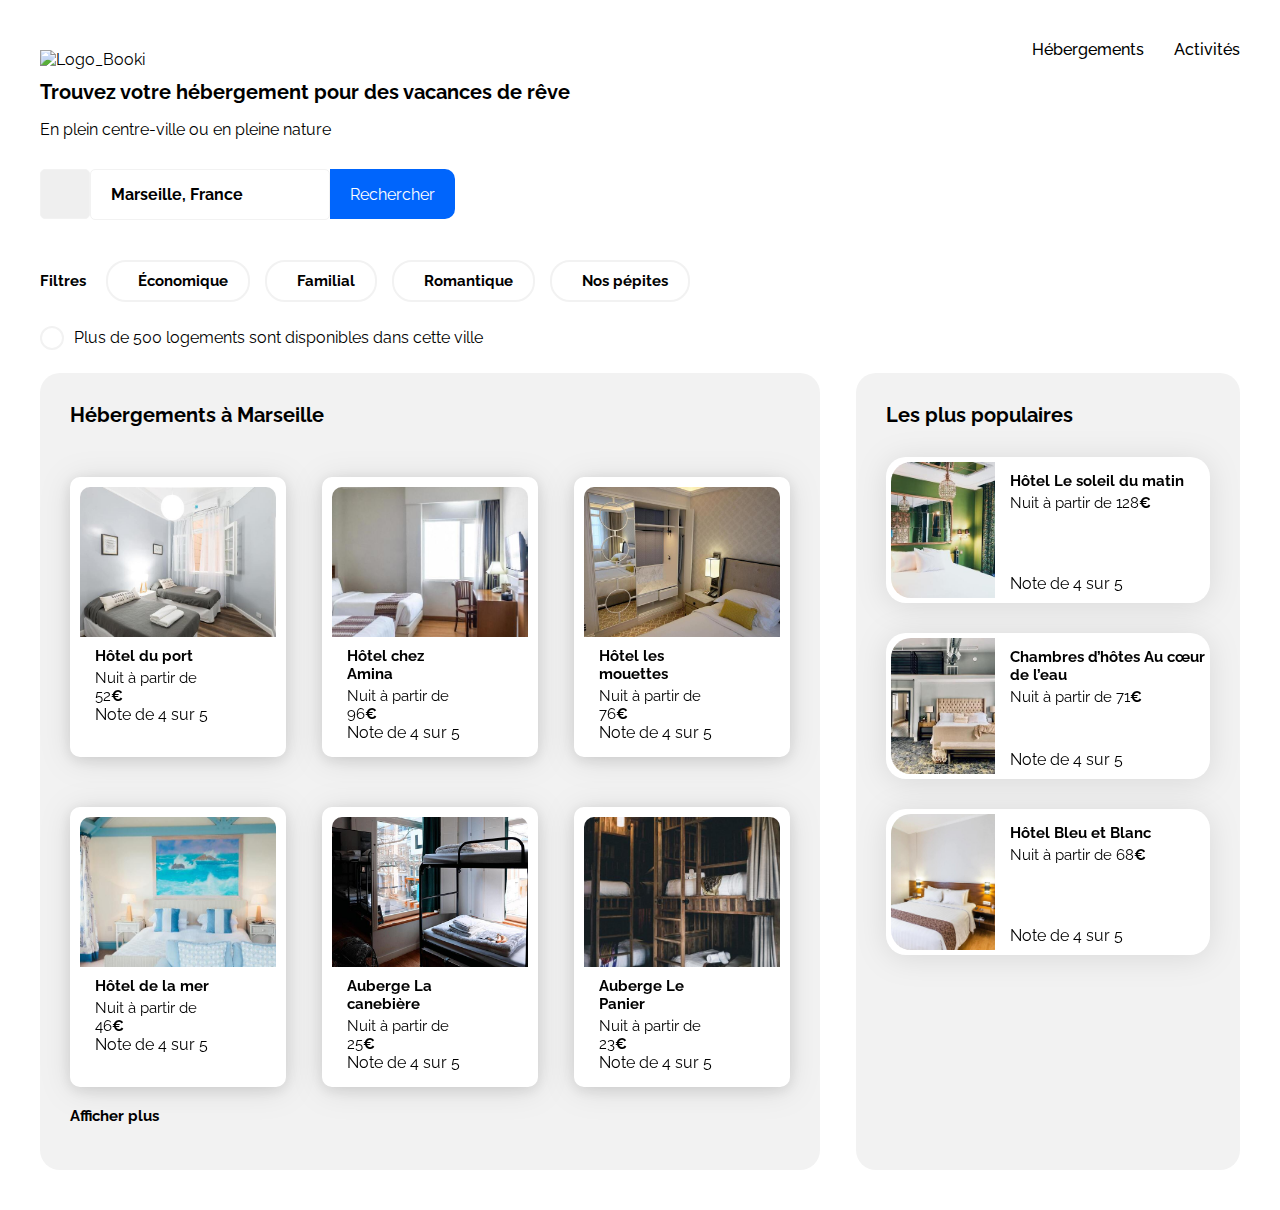
==== index.html @ 93731e0e "Ajout cartes hebergements" ====
<!DOCTYPE html>
<html lang="fr">

<head>
    <meta charset="UTF-8">
    <meta name="viewport" content="width=device-width, initial-scale=1.0">
    <title>Booki</title>
    <link rel="preconnect" href="https://fonts.googleapis.com">
    <link rel="preconnect" href="https://fonts.gstatic.com" crossorigin>
    <link href="https://fonts.googleapis.com/css2?family=Raleway:wght@400;500;700&display=swap" rel="stylesheet">
    <link rel="stylesheet" href="https://cdnjs.cloudflare.com/ajax/libs/font-awesome/6.2.1/css/all.min.css"
        integrity="sha512-MV7K8+y+gLIBoVD59lQIYicR65iaqukzvf/nwasF0nqhPay5w/9lJmVM2hMDcnK1OnMGCdVK+iQrJ7lzPJQd1w=="
        crossorigin="anonymous" referrerpolicy="no-referrer" />
    <link rel="stylesheet" href="./css/style.css">
</head>

<body>
    <div class="main-container">
        <header> <!-- Entête de la page-->
            <div class="header-container">
                <a href="#Booki" class="logo">
                    <img src="./images/logo/booki.png" alt="Logo_Booki">
                    <!-- src source la page, et alt le texte alternatif-->
                </a>
                <nav class="navigation">
                    <ul>
                        <li><a href="#Hebergements">Hébergements</a></li>
                        <li><a href="#Activites">Activités</a></li>
                    </ul>
                </nav>
            </div>
        </header>
        <main>
            <h1 class="section-title">Trouvez votre hébergement pour des vacances de rêve</h1>
            <p>En plein centre-ville ou en pleine nature</p>
            <section class="search-form"> <!-- Formulaire de recherche -->
                <form>
                    <!-- Bouton de localisation -->
                    <button type="button" class="location-button">
                        <i class="fa-solid fa-location-dot"></i> <!-- icone marqueur de localisation style solide-->
                    </button>

                    <!-- Champ de saisie pour la recherche -->
                    <div class="form-group">
                        <input type="text" id="city" name="city" placeholder="Marseille, France"
                            required>
                    </div>

                    <!-- Bouton de recherche -->
                    <button type="submit" class="search-button">
                        Rechercher
                    </button>
                </form>
            </section>
            <!--Ajout des filtres-->
            <section class="filters">
                <div class="section-title">
                    <h2 class="filters-title">Filtres</h2>
                    <div class="filters-container">
                        <button class="filter-button">
                            <i class="fa-solid fa-money-bill"></i> Économique <!--icone Billet banque au style solide x-->
                        </button>
                        <button class="filter-button">
                            <i class="fa-solid fa-person-dress"></i> Familial <!--icone Famille -->
                        </button>
                        <button class="filter-button">
                            <i class="fa-solid fa-heart"></i> Romantique <!--icone coeur -->
                        </button>
                        <button class="filter-button">
                            <i class="fa-solid fa-fire"></i> Nos pépites <!--icone feu -->
                        </button>
                    </div>
                </div>
                <!-- Ajout du paragraphe sous les filtres -->
                <div class="filters-info">
                    <div class="circle-icon">
                        <i class="fa-solid fa-info"></i>
                    </div>
                    <p class="filters-description">
                        Plus de 500 logements sont disponibles dans cette ville
                    </p>
                </div>
            </section>
             <!--Hébergements et populaires-->
            <div class="hebergements-and-populaires">
             <!--Section Hébergements à Marseille-->
                <section class="hebergements">
                        <div class="populaires-title">
                            <h2 class="section-title">Hébergements à Marseille</h2>
                            <!--<i class="fa-solid fa-chart-line" aria-hidden="true"></i>-->
                        </div>
                        <div class="populaires-cards">
                            <a href="#">
                                <article class="card">
                                    <img src="./images/hebergements/Hotel-Port.jpg"
                                        alt="Image de la chambre d'hôtel du port montrant un lit">
                                    <div class="card-content">
                                        <div class="card-txt">
                                            <h3 class="card-title">Hôtel du port</h3>
                                            <p class="card-subtitle">Nuit à partir de 52<span class="euro">€</span></p>
                                        </div>
                                        <div class="card-rating">
                                            <i class="fa-xs fa-solid fa-star" aria-hidden="true"></i>
                                            <i class="fa-xs fa-solid fa-star" aria-hidden="true"></i>
                                            <i class="fa-xs fa-solid fa-star" aria-hidden="true"></i>
                                            <i class="fa-xs fa-solid fa-star" aria-hidden="true"></i>
                                            <i class="fa-xs fa-solid fa-star neutral-star" aria-hidden="true"></i>
                                            <span class="sr-only">Note de 4 sur 5</span>
                                        </div>
                                    </div>
                                </article>
                            </a>
                            <a href="#">
                                <article class="card">
                                    <img src="./images/hebergements/Hotel-Amina.jpg"
                                        alt="Image de la chambre d'hôtel Amina montrant un lit">
                                    <div class="card-content">
                                        <div class="card-txt">
                                            <h3 class="card-title">Hôtel chez Amina</h3>
                                            <p class="card-subtitle">Nuit à partir de 96<span class="euro">€</span></p>
                                        </div>
                                        <div class="card-rating">
                                            <i class="fa-xs fa-solid fa-star" aria-hidden="true"></i>
                                            <i class="fa-xs fa-solid fa-star" aria-hidden="true"></i>
                                            <i class="fa-xs fa-solid fa-star" aria-hidden="true"></i>
                                            <i class="fa-xs fa-solid fa-star" aria-hidden="true"></i>
                                            <i class="fa-xs fa-solid fa-star neutral-star" aria-hidden="true"></i>
                                            <span class="sr-only">Note de 4 sur 5</span>
                                        </div>
                                    </div>
                                </article>
                            </a>
                            <a href="#">
                                <article class="card">
                                    <img src="./images/hebergements/Hotel-Mouette.jpg"
                                        alt="Image de la chambre d'hôtel mouettes montrant un lit">
                                    <div class="card-content">
                                        <div class="card-txt">
                                            <h3 class="card-title">Hôtel les mouettes</h3>
                                            <p class="card-subtitle">Nuit à partir de 76<span class="euro">€</span></p>
                                        </div>
                                        <div class="card-rating">
                                            <i class="fa-xs fa-solid fa-star" aria-hidden="true"></i>
                                            <i class="fa-xs fa-solid fa-star" aria-hidden="true"></i>
                                            <i class="fa-xs fa-solid fa-star" aria-hidden="true"></i>
                                            <i class="fa-xs fa-solid fa-star" aria-hidden="true"></i>
                                            <i class="fa-xs fa-solid fa-star neutral-star" aria-hidden="true"></i>
                                            <span class="sr-only">Note de 4 sur 5</span>
                                        </div>
                                    </div>
                                </article>
                            </a>
                            <a href="#">
                                <article class="card">
                                    <img src="./images/hebergements/Hotel-Mer.jpg"
                                        alt="Image de la chambre d'hôtel Mer montrant un lit">
                                    <div class="card-content">
                                        <div class="card-txt">
                                            <h3 class="card-title">Hôtel de la mer</h3>
                                            <p class="card-subtitle">Nuit à partir de 46<span class="euro">€</span></p>
                                        </div>
                                        <div class="card-rating">
                                            <i class="fa-xs fa-solid fa-star" aria-hidden="true"></i>
                                            <i class="fa-xs fa-solid fa-star" aria-hidden="true"></i>
                                            <i class="fa-xs fa-solid fa-star" aria-hidden="true"></i>
                                            <i class="fa-xs fa-solid fa-star" aria-hidden="true"></i>
                                            <i class="fa-xs fa-solid fa-star neutral-star" aria-hidden="true"></i>
                                            <span class="sr-only">Note de 4 sur 5</span>
                                        </div>
                                    </div>
                                </article>
                            </a>
                            <a href="#">
                                <article class="card">
                                    <img src="./images/hebergements/Auberge-Canebiere.jpg"
                                        alt="Image de la chambre d'hôtel Canebiere montrant un lit">
                                    <div class="card-content">
                                        <div class="card-txt">
                                            <h3 class="card-title">Auberge La canebière</h3>
                                            <p class="card-subtitle">Nuit à partir de 25<span class="euro">€</span></p>
                                        </div>
                                        <div class="card-rating">
                                            <i class="fa-xs fa-solid fa-star" aria-hidden="true"></i>
                                            <i class="fa-xs fa-solid fa-star" aria-hidden="true"></i>
                                            <i class="fa-xs fa-solid fa-star" aria-hidden="true"></i>
                                            <i class="fa-xs fa-solid fa-star" aria-hidden="true"></i>
                                            <i class="fa-xs fa-solid fa-star neutral-star" aria-hidden="true"></i>
                                            <span class="sr-only">Note de 4 sur 5</span>
                                        </div>
                                    </div>
                                </article>
                            </a>
                            <a href="#">
                                <article class="card">
                                    <img src="./images/hebergements/Auberge-Panier.jpg"
                                        alt="Image de la chambre d'hôtel Panier montrant un lit">
                                    <div class="card-content">
                                        <div class="card-txt">
                                            <h3 class="card-title">Auberge Le Panier</h3>
                                            <p class="card-subtitle">Nuit à partir de 23<span class="euro">€</span></p>
                                        </div>
                                        <div class="card-rating">
                                            <i class="fa-xs fa-solid fa-star" aria-hidden="true"></i>
                                            <i class="fa-xs fa-solid fa-star" aria-hidden="true"></i>
                                            <i class="fa-xs fa-solid fa-star" aria-hidden="true"></i>
                                            <i class="fa-xs fa-solid fa-star" aria-hidden="true"></i>
                                            <i class="fa-xs fa-solid fa-star neutral-star" aria-hidden="true"></i>
                                            <span class="sr-only">Note de 4 sur 5</span>
                                        </div>
                                    </div>
                                </article>
                            </a>
                        </div>
                        <!--Ajout du texte Afficher plus-->
                        <p class="afficher-plus"> Afficher plus</p>
                </section>
                <!--Section les plus populaires-->
                <section class="populaires">
                    <div class="populaires-title">
                        <h2 class="section-title">Les plus populaires</h2>
                        <i class="fa-solid fa-chart-line" aria-hidden="true"></i>
                    </div>
                    <div class="populaires-cards">
                        <a href="#">
                            <article class="card">
                                <img src="./images/hebergements/Hotel-Soleil-Matin.jpg"
                                    alt="Image de la chambre d'hôtel montrant un lit">
                                <div class="card-content">
                                    <div class="card-txt">
                                        <h3 class="card-title">Hôtel Le soleil du matin</h3>
                                        <p class="card-subtitle">Nuit à partir de 128<span class="euro">€</span></p>
                                    </div>
                                    <div class="card-rating">
                                        <i class="fa-xs fa-solid fa-star" aria-hidden="true"></i>
                                        <i class="fa-xs fa-solid fa-star" aria-hidden="true"></i>
                                        <i class="fa-xs fa-solid fa-star" aria-hidden="true"></i>
                                        <i class="fa-xs fa-solid fa-star" aria-hidden="true"></i>
                                        <i class="fa-xs fa-solid fa-star neutral-star" aria-hidden="true"></i>
                                        <span class="sr-only">Note de 4 sur 5</span>
                                    </div>
                                </div>
                            </article>
                        </a>
                        <a href="#">
                            <article class="card">
                                <img src="./images/hebergements/Hote-coeur-Eau.jpg"
                                    alt="Image de la chambre d'hôtel montrant un lit">
                                <div class="card-content">
                                    <div class="card-txt">
                                        <h3 class="card-title">Chambres d’hôtes Au cœur de l’eau</h3>
                                        <p class="card-subtitle">Nuit à partir de 71<span class="euro">€</span></p>
                                    </div>
                                    <div class="card-rating">
                                        <i class="fa-xs fa-solid fa-star" aria-hidden="true"></i>
                                        <i class="fa-xs fa-solid fa-star" aria-hidden="true"></i>
                                        <i class="fa-xs fa-solid fa-star" aria-hidden="true"></i>
                                        <i class="fa-xs fa-solid fa-star" aria-hidden="true"></i>
                                        <i class="fa-xs fa-solid fa-star neutral-star" aria-hidden="true"></i>
                                        <span class="sr-only">Note de 4 sur 5</span>
                                    </div>
                                </div>
                            </article>
                        </a>
                        <a href="#">
                            <article class="card">
                                <img src="./images/hebergements/Hotel-Bleu-blanc.jpg"
                                    alt="Image de la chambre d'hôtel montrant un lit">
                                <div class="card-content">
                                    <div class="card-txt">
                                        <h3 class="card-title">Hôtel Bleu et Blanc</h3>
                                        <p class="card-subtitle">Nuit à partir de 68<span class="euro">€</span></p>
                                    </div>
                                    <div class="card-rating">
                                        <i class="fa-xs fa-solid fa-star" aria-hidden="true"></i>
                                        <i class="fa-xs fa-solid fa-star" aria-hidden="true"></i>
                                        <i class="fa-xs fa-solid fa-star" aria-hidden="true"></i>
                                        <i class="fa-xs fa-solid fa-star" aria-hidden="true"></i>
                                        <i class="fa-xs fa-solid fa-star neutral-star" aria-hidden="true"></i>
                                        <span class="sr-only">Note de 4 sur 5</span>
                                    </div>
                                </div>
                            </article>
                        </a>
                    </div>
                </section>
            </div>
        </main>
        <footer></footer>
    </div>
</body>

</html>
---- css/style.css ----
/****** General ***********/
* {
    font-family: 'Raleway', sans-serif;
}

:root {
    --main-color: #0065FC;
    --main-bg-color: #F2F2F2;
    --filter-bg-color: #DEEBFF;
}

.fa-solid {
    color: var(--main-color);
}

body {
    display: flex;
    justify-content: flex-start;
    margin: 20px;
    padding: 20px;
}

.main-container {
    width: 100%;/* s'adapter à 100% de la largeur disponible*/
    max-width: 1440px;/*largeur maximum*/
    padding: 0;/*espace vertical et horizontal à gauche et à droite*/
    box-sizing: border-box; /*largeur totale inclut le padding et la border*/
}

a {
    width: 30%; /* dimension parent pour avoir toutes les cartes à la même taille */
    color: inherit;
    text-decoration: none;
}

.section-title {
    display: flex; /* Aligne le titre et les filtres sur une ligne */
    align-items: center; /* Centre verticalement le titre et les filtres */
    gap: 20px; /* Ajoute un espace entre le titre et les filtres */
    margin: 0; /* Supprime les marges par défaut */
    font-size: 20px; /* Taille du titre */
}

.card {
    background-color: white;
    border-radius: 20px;
    padding: 5px;
    filter: drop-shadow(0px 3px 15px rgba(0, 0, 0, 0.1));
}

.card img {
    object-fit: cover;
}

.card-title {
    font-size: 16px;
}

.euro {
    font-weight: 700;
}

.neutral-star {
    color: var(--main-bg-color)
} 
/* Ajout Header */
header {
   background-color: white;
   padding: 0; /*Espace horizontal et vertical*/
}

.header-container {
    display: flex; /* Aligne les éléments du conteneur */
    justify-content: space-between; /* Espacement égal entre les élements */
    /*max-width: 1440px; Largeur maximum */
}
/* Styles pour le lien contenant le logo */
.logo {
    display: flex; /* Permet un comportement flexible */
    margin: 0; /* Supprime toute marge par défaut */
    padding: 0; /* Supprime tout padding par défaut */
}

.logo img {
    height: 20px; /* Taille de l'image logo */
    width: auto; /* Ajuste la largeur */
    display: block; /* Supprime les espaces blancs autour */
    padding: 10px 0;
}

.navigation ul {
    display: flex;
    gap: 30px;
    list-style-type: none;
    margin: 0;
    padding: 0;
}

.navigation a {
    text-decoration: none; /* Pas de soulignement */
    font-size: 16px;
    font-weight: 500;
    color: black; /* Couleur noire */
    position: relative; /* Nécessaire pour le pseudo-élément */
    padding-top: 5px; /* Espace pour la bordure au-dessus */
    transition: color 0.3s ease; /* Animation fluide pour le texte */
}

/* Bordure au-dessus au survol */
.navigation a:hover {
    color: var(--main-color); /* Couleur bleue au survol */
}

.navigation a::before {
    content: ''; /* Crée un élément virtuel */
    position: absolute;
    top: 0; /* Place la bordure au-dessus */
    left: 0;
    width: 100%;
    height: 2px; /* Épaisseur de la bordure */
    background-color: var(--main-color); /* Couleur de la bordure bleue */
    transform: scaleX(0); /* La bordure est cachée au départ */
    transform-origin: left; /* L'animation commence depuis la gauche */
    transition: transform 0.3s ease; /* Animation fluide */
}

/* Animation pour afficher la bordure */
.navigation a:hover::before {
    transform: scaleX(1); /* La bordure apparaît */
}
/* Formulaire de recherche */
.search-form {
    background-color: white; /* Fond du formulaire */
    padding: 10px 0;
    border-radius: 10px;
    display: flex;
    justify-content: flex-start; /* Aligner le formulaire au début */
    /*align-items: center;*/
    max-width: 1250px;
    margin: 20px 0; /* ajout d'espace autour de l'élement */
}

.search-form form {
    display: flex;
   align-items: flex-start;
    /*gap: 10px;*/ /* Espace entre les éléments */
    /*width: 100%;*/ /* Formulaire plein largeur */
}

/* Bouton de localisation */
.location-button {
    background-color: var--(filter-bg-color); /* Fond gris */
    border: 1px solid var(--main-bg-color); /* Bordure bleue */
    border-radius: 5px;
    padding: 10px;
    cursor: pointer;
    font-size: 16px;
    display: flex;
    align-items: center;
    justify-content: center;
    /*color: black; /* Icône noire */
    transition: background-color 0.3s ease, color 0.3s ease;
    width: 50px;
    height: 50px; /* Carré parfait pour le bouton */
}

.location-button:hover {
    /*background-color: var(--main-color); *//* Fond bleu au survol */
    color: black; /* Icône blanche au survol */
}

.location-button i {
    font-size: 20px; /* Taille de l'icône */
}

/* Champ de saisie */
.form-group {
    flex: 1; /* Prend tout l’espace restant */
}

.form-group input {
    width: 100%;
    padding: 15px 20px;
    border: 1px solid var(--main-bg-color); /* Bordure grise */
    border-radius: 5px;
    font-size: 16px;
    box-sizing: border-box;
}      
input::placeholder {
    font-weight: bold;    /* Texte en gras */
    color:black;          /* Couleur du texte */
}
/* Bouton de recherche */
.search-button {
    background-color: var(--main-color); /* Fond bleu */
    color: white;
    padding: 10px 20px;
    border: none;
    border-radius: 0 10px 10px 0; /*Bordure arrondie haut droit et bas droit uniquement*/
    font-size: 16px;
    cursor: pointer;
    height: 50px; /* Aligné au bouton de localisation */
}
/*
.search-button:hover {
    background-color: #004bb7; *//* Fond bleu foncé au survol */
/*} */

/* Ajout Filtres */
/* Section des filtres */
.filters {
    max-width: 1440px; /* Limiter la largeur totale pour desktop */
    margin:0;
    padding: 10px 0; /* Ajout de padding pour la section */
    background-color: white; /* Fond léger pour contraster avec le contenu */
    border-radius: 20px; /* Coins arrondis pour un design moderne */
    
}

/* Titre des filtres */
.filters-title {
    font-size: 15px; /* Taille du titre */
    font-weight: bold; /* Texte en gras */
    color: black; /* Couleur sombre */
    margin: 0; /* Supprime les marges par défaut */
}
/* Conteneur des filtres */
.filters-container {
    display: flex; /* Aligne les boutons horizontalement */
    gap: 15px; /* Ajoute un espace constant entre les boutons */
}

/* Boutons de filtre */
.filter-button {
    display: flex; /* Pour aligner icône + texte horizontalement */
    align-items: center;  /* Centre verticalement l'icône et le texte */
    gap: 10px; /* Espace entre l'icône et le texte */
    padding: 10px 20px; /* Espacement interne des boutons */
    font-size: 15px; /* Taille du texte */
    font-weight: bold; /* Texte en gras */
    color: black; 
    background-color: white;
    border: 2px solid var(--main-bg-color); /* couleur bordure gris */
    border-radius: 20px; /* Coins arrondis pour les boutons */
    cursor: pointer; /* Curseur en main au survol */
    
}

/* Effet au survol des boutons */
.filter-button:hover {
    background-color: var(--filter-bg-color); /* Couleur bleu clair */
}
/* Icônes dans les boutons */
.filter-button i {
    font-size: 15px; /* Taille des icônes */
}
/* Ajout Icone d'info i et paragraphe */
/* Conteneur principal */
.filters-info {
    display: flex; /* Aligne l'icône et le texte côte à côte */
    align-items: center; /* Centre verticalement */
    gap: 10px; /* Ajoute un espace entre l'icône et le texte */
    margin-top: 10px; /* Espace au-dessus du paragraphe */
}

/* Conteneur circulaire pour l'icône */
.circle-icon {
    display: flex; 
    justify-content: center; /* Centre horizontalement */
    align-items: center; /* Centre verticalement */
    width: 20px; /* Largeur du cercle */
    height: 20px; /* Hauteur du cercle */
    background-color: white; /* Fond blanc */
    border-radius: 50%; /* Transforme le carré en cercle */
    border: 2px solid var(--main-bg-color); /* Bordure grise autour */
}

.circle-icon i {
    color: var(--main-color); /* Couleur de l'icône */
    font-size: 10px; /* Taille de l'icône */
}


/****** Hebergements And Populaires ***********/
.hebergements-and-populaires {
    display: flex;
    justify-content: space-between;
}

.hebergements-and-populaires section {
    background-color: var(--main-bg-color);
    border-radius: 20px;
    padding: 30px;
    box-sizing: border-box;
}

/****** Hebergements à Marseille***********/
.hebergements {
    width: 65%;
}
.hebergements .populaires-cards {
    display: flex; /* Active Flexbox */
    flex-wrap: wrap; /* Permet aux cartes de passer à la ligne */
    gap: 20px; /* Espace constant entre les cartes */
    justify-content: space-between; /* Répartit les cartes de manière uniforme */
    align-items: stretch; /* Force toutes les cartes à avoir la même hauteur */
    margin-top: 20px; /* Espacement au-dessus */
}

/* Cartes individuelles */
.hebergements .card {
    box-sizing: border-box; /* Inclut les marges et bordures dans les dimensions */
    background-color: white; /* Fond blanc */
    border-radius: 10px; /* Coins arrondis */
    padding: 10px; /* Espacement interne */
    box-shadow: 0px 3px 15px rgba(0, 0, 0, 0.1); /* Effet d'ombre */
    display: flex;
    flex-direction: column; /* Organisation verticale des contenus */
    align-items: flex-start; /* Aligne le texte à gauche */
    width: 100%;
    height: 280px;
}

/* Images des cartes */
.hebergements .card img {
    width: 100%; /* L'image occupe toute la largeur de la carte */
    min-height: 150px; /* Hauteur minimale uniforme pour toutes les cartes */
    max-height: 280px; /* Conserve les proportions */
    object-fit: cover; /* Évite les déformations */
    border-radius: 10px 10px 0 0; /* Coins arrondis en haut */
}

/****** Ajout du texte Afficher plus ***********/
.afficher-plus {
    font-size: 15px; /* Taille du texte */
    font-weight: bold; /* Texte en gras */
    color: black; /* Couleur du texte */
    margin-top: 20px; /* Espacement au-dessus du texte */   
}

/****** Populaires ***********/
.populaires {
    width: 32%;
}

.populaires-title {
    display: flex;
    justify-content: space-between;
    align-items: center;
}

.populaires-cards .card {
    display: flex;
    margin-top: 30px;
}

.populaires-cards img {
    width: 33%;
    height: 136px;
    border-top-left-radius: 20px;
    border-bottom-left-radius: 20px;
}

.populaires-cards .card-content {
    width: 67%;
    padding-left: 15px;
    display: flex;
    flex-direction: column;
    justify-content: space-between;
    box-sizing: border-box;
}

.populaires-cards .card-title {
    margin-top: 10px;
    margin-bottom: 4px;
    font-size: 15px; /* Taille du texte */
}

.populaires-cards .card-subtitle {
    margin: 0;
    font-size: 15px; /* Taille du texte */
}

.populaires-cards .card-rating {
    margin-bottom: 5px;
}




/* Le code ci-dessous correspond à la version responsive uniquement */

/****** Media queries ***********/
/* Medium devices (tablets, less/equal than 1024px) */
@media (max-width: 1024px) {
    .hebergements-and-populaires {
        flex-direction: column;
    }

    .hebergements {
        width: 100%;
    }

    .populaires {
        width: 100%;
        margin-top: 50px;
    }

    .populaires-cards {
        display: flex;
        flex-direction: row;
        justify-content: space-between;
    }

    .populaires-cards a {
        width: 30%;
    }

    .populaires-cards .card-title {
        font-size: 14px;
    }

    .populaires-cards .card-subtitle {
        font-size: 13px;
    }
}

/* Small devices (phones, less than 768px) */
@media (max-width: 767.98px) {
    /* ... */
}
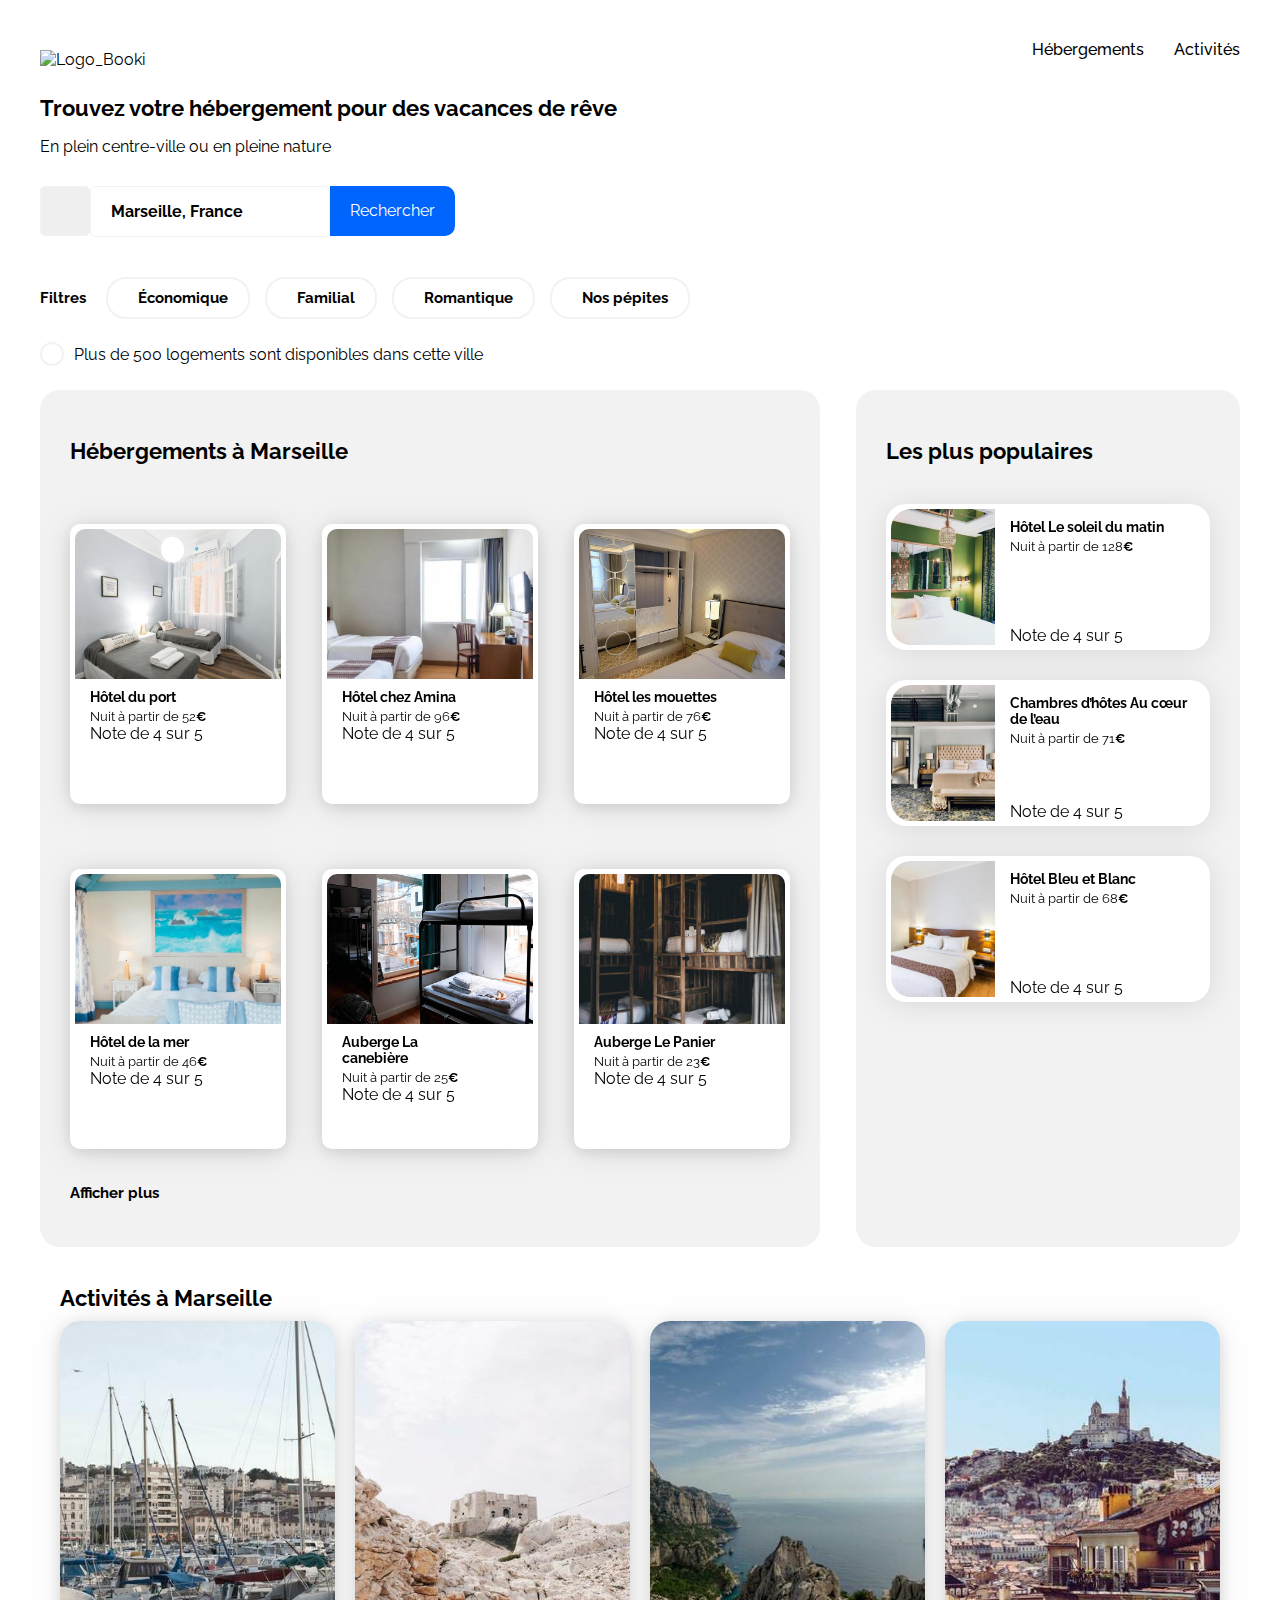
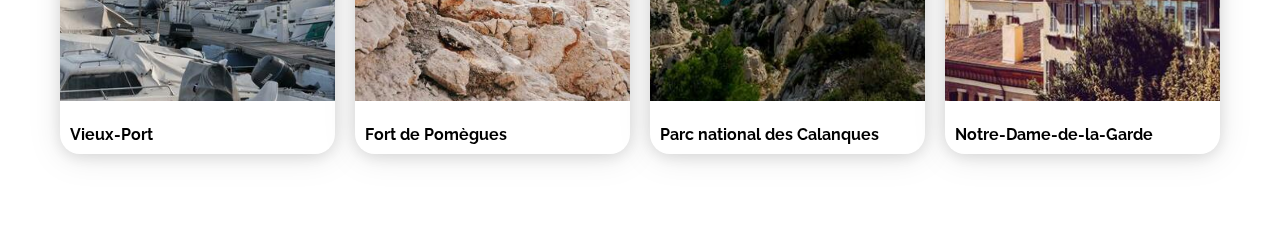
==== commit f3e67d8b: "Ajout Activité a Marseille" ====
--- a/index.html
+++ b/index.html
@@ -284,6 +284,52 @@
                     </div>
                 </section>
             </div>
+            <!--Section Activités à Marseille-->
+            <section class="activities">
+                    <h2 class="section-title">Activités à Marseille</h2>
+                    <div class="activities-grid">
+                    <a href="#">
+                        <article class="card">
+                            <img src="./images/activites/Vieux-Port.jpg" alt="Image du Vieux-Port">
+                            <div class="card-content">
+                                <div class="card-txt">
+                                    <h3 class="card-title">Vieux-Port</h3>
+                                </div>
+                            </div>
+                        </article>
+                    </a>
+                    <a href="#">
+                        <article class="card">
+                            <img src="./images/activites/Fort- Pomegues.jpg" alt="Image du Fort de Pomègues">
+                            <div class="card-content">
+                                <div class="card-txt">
+                                     <h3 class="card-title">Fort de Pomègues</h3>
+                                </div>
+                            </div>
+                        </article>
+                    </a>
+                    <a href="#">
+                        <article class="card">
+                            <img src="./images/activites/Parc-Calanques.jpg" alt="Image du Parc national des Calanques">
+                            <div class="card-content">
+                                <div class="card-txt">
+                                    <h3 class="card-title">Parc national des Calanques</h3>
+                                </div>
+                            </div>
+                        </article>
+                    </a>
+                    <a href="#">
+                        <article class="card">
+                            <img src="./images/activites/Notre-Dame.jpg" alt="Image de Notre Dame de la Garde">
+                            <div class="card-content">
+                                <div class="card-txt">
+                                     <h3 class="card-title">Notre-Dame-de-la-Garde</h3>
+                                </div>
+                            </div>
+                        </article>
+                    </a>
+                    </div>
+           </section>
         </main>
         <footer></footer>
     </div>
--- a/css/style.css
+++ b/css/style.css
@@ -31,14 +31,15 @@
     width: 30%; /* dimension parent pour avoir toutes les cartes à la même taille */
     color: inherit;
     text-decoration: none;
+    padding-bottom:15px;
 }
 
 .section-title {
     display: flex; /* Aligne le titre et les filtres sur une ligne */
     align-items: center; /* Centre verticalement le titre et les filtres */
     gap: 20px; /* Ajoute un espace entre le titre et les filtres */
-    margin: 0; /* Supprime les marges par défaut */
-    font-size: 20px; /* Taille du titre */
+    margin-bottom: 10px;
+    font-size: 22px; /* Taille du titre */
 }
 
 .card {
@@ -352,6 +353,7 @@
 .populaires-cards .card {
     display: flex;
     margin-top: 30px;
+    padding:5px
 }
 
 .populaires-cards img {
@@ -373,19 +375,75 @@
 .populaires-cards .card-title {
     margin-top: 10px;
     margin-bottom: 4px;
-    font-size: 15px; /* Taille du texte */
+    font-size: 14px; /* Taille du texte */
 }
 
 .populaires-cards .card-subtitle {
     margin: 0;
-    font-size: 15px; /* Taille du texte */
+    font-size: 13px; /* Taille du texte */
+
 }
 
 .populaires-cards .card-rating {
-    margin-bottom: 5px;
-}
-
-
+    margin: 0;
+    padding:0;
+
+}
+/****** Activités à Marseille ********/
+
+/* Conteneur principal */
+.activities {
+    width:100%
+    margin-top: 50px; /* Espacement avec le contenu précédent */
+    padding: 20px; /* Ajout d'un padding pour un espacement interne */
+}
+
+/* Titre de la section */
+/*.activities .section-title {
+    font-size: 24px; /* Taille du titre */
+    /*font-weight: bold; /* Texte en gras */
+   /* margin-bottom: 20px; /* Espacement entre le titre et les cartes */
+    /*color: black; /* Couleur du texte */
+    /*text-align: left; /* Alignement à gauche
+}
+
+/* Conteneur des cartes */
+.activities .activities-grid {
+    display: flex; 
+    flex-wrap: nowwrap;
+    justify-content: space-between; /* Répartit les cartes avec des espaces */
+    gap: 20px; /* Espacement entre les cartes */
+}
+
+/* Style des cartes */
+.activities .card {
+    background-color: white; /* Fond blanc pour les cartes */
+    border-radius: 20px; /* Coins arrondis */
+    padding: 0px; /* Espacement interne */
+    box-shadow: 0px 3px 15px rgba(0, 0, 0, 0.1); /* Ombre douce */
+    max-width: 25%
+    text-align: center; /* Centre le texte */
+    text-decoration: none; /* Supprime le soulignement des liens */
+    color: inherit; /* Utilise la couleur par défaut */
+   /* transition: transform 0.2s ease, box-shadow 0.2s ease; /* Ajoute un effet au survol */
+}
+
+/* Images des cartes */
+.activities .card img {
+    width: 100%; /* L'image occupe toute la largeur de la carte */
+    height: 380px; /* Hauteur fixe pour les images */
+    object-fit: cover; /* Ajuste les images sans les déformer */
+    border-radius: 20px 20px 0 0; /* Coins arrondis pour la partie supérieure */
+}
+
+/* Titre des cartes */
+.activities .card-title {
+    font-size: 16px;
+    font-weight: bold; /* Titre en gras */
+    margin-top: 10px; /* Espace entre l'image et le titre */
+    padding: 10px;
+    color: black; /* Couleur du texte */
+}
 
 
 /* Le code ci-dessous correspond à la version responsive uniquement */
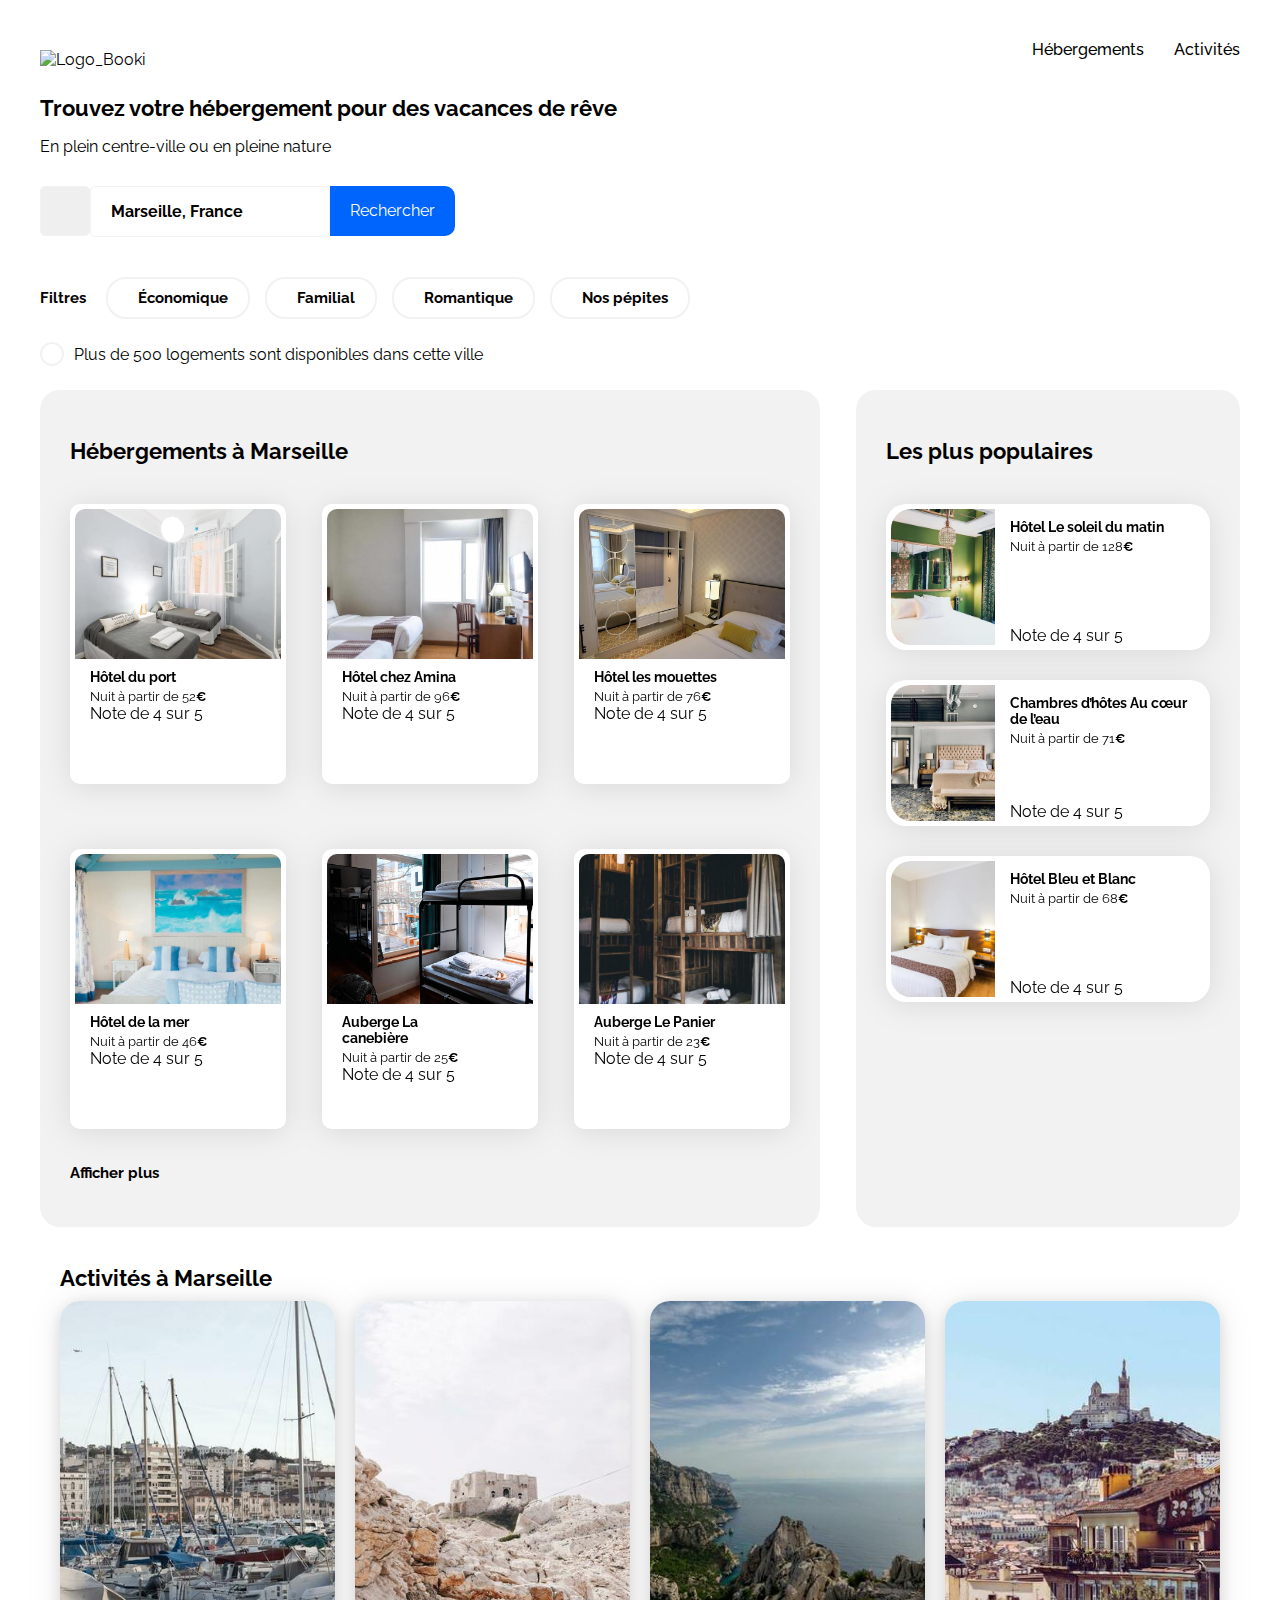
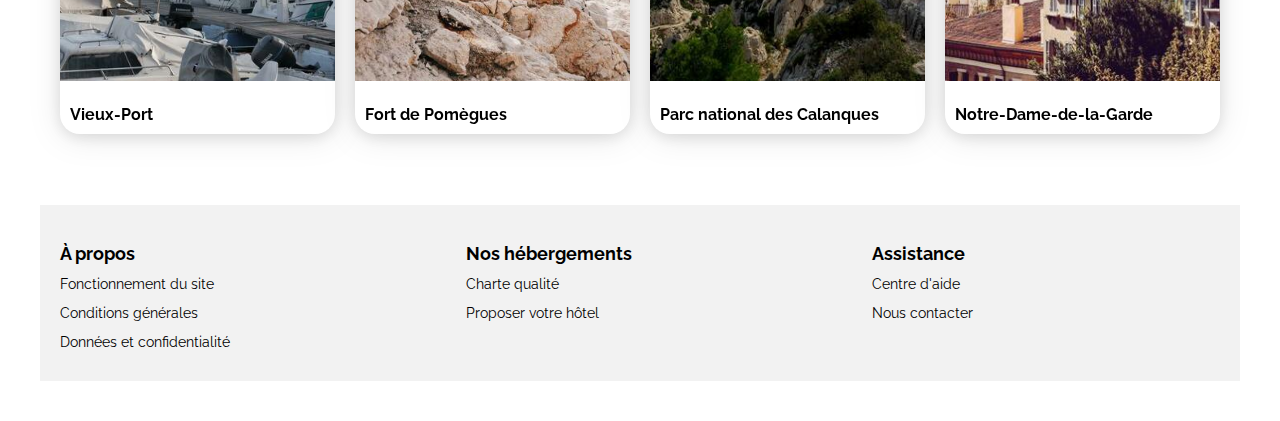
==== commit 03e0583e: "Ajout de la section Footer" ====
--- a/index.html
+++ b/index.html
@@ -331,7 +331,31 @@
                     </div>
            </section>
         </main>
-        <footer></footer>
+        <!--Section Footer-->
+        <footer class="footer">
+    <div class="footer-column">
+        <h3 class="footer-title">À propos</h3>
+        <ul>
+            <li><a href="#">Fonctionnement du site</a></li>
+            <li><a href="#">Conditions générales</a></li>
+            <li><a href="#">Données et confidentialité</a></li>
+        </ul>
+    </div>
+    <div class="footer-column">
+        <h3 class="footer-title">Nos hébergements</h3>
+        <ul>
+            <li><a href="#">Charte qualité</a></li>
+            <li><a href="#">Proposer votre hôtel</a></li>
+        </ul>
+    </div>
+    <div class="footer-column">
+        <h3 class="footer-title">Assistance</h3>
+        <ul>
+            <li><a href="#">Centre d'aide</a></li>
+            <li><a href="#">Nous contacter</a></li>
+        </ul>
+    </div>
+</footer>
     </div>
 </body>
 
--- a/css/style.css
+++ b/css/style.css
@@ -302,10 +302,10 @@
 .hebergements .populaires-cards {
     display: flex; /* Active Flexbox */
     flex-wrap: wrap; /* Permet aux cartes de passer à la ligne */
+    justify-content: space-between; /* Répartit les cartes de manière uniforme */
     gap: 20px; /* Espace constant entre les cartes */
-    justify-content: space-between; /* Répartit les cartes de manière uniforme */
-    align-items: stretch; /* Force toutes les cartes à avoir la même hauteur */
-    margin-top: 20px; /* Espacement au-dessus */
+    /*align-items: stretch; /* Force toutes les cartes à avoir la même hauteur */
+    /*margin-top: 20px; /* Espacement au-dessus */
 }
 
 /* Cartes individuelles */
@@ -314,7 +314,7 @@
     background-color: white; /* Fond blanc */
     border-radius: 10px; /* Coins arrondis */
     padding: 10px; /* Espacement interne */
-    box-shadow: 0px 3px 15px rgba(0, 0, 0, 0.1); /* Effet d'ombre */
+    /* box-shadow: 0px 3px 15px rgba(0, 0, 0, 0.1); /* Effet d'ombre */
     display: flex;
     flex-direction: column; /* Organisation verticale des contenus */
     align-items: flex-start; /* Aligne le texte à gauche */
@@ -444,8 +444,44 @@
     padding: 10px;
     color: black; /* Couleur du texte */
 }
-
-
+/****** Section Footer *******/
+.footer {
+    display: flex;
+    justify-content: space-between; /* Répartit les colonnes avec un espace égal */
+    align-items: flex-start; /* Aligne les colonnes en haut */
+    background-color: var(--main-bg-color); /* Fond gris clair */
+    padding: 20px; /* Espacement interne */
+    border-radius: 0; /* Coins non arrondis */
+    margin-top: 20px; /* Espacement avec le contenu précédent */
+}
+
+.footer-column {
+    width: 30%; /* Chaque colonne occupe 30% de la largeur */
+    text-align: left;
+}
+
+.footer-title {
+    font-size: 18px;
+    font-weight: bold;
+    color: black;
+    margin-bottom: 10px; /* Espacement entre le titre et la liste */
+}
+
+.footer-column ul {
+    list-style: none; /* Supprime les puces */
+    padding: 0; /* Supprime le padding par défaut */
+    margin: 0; /* Supprime les marges par défaut */
+}
+
+.footer-column li {
+    margin-bottom: 10px; /* Espacement entre les éléments de la liste */
+}
+
+.footer-column a {
+    text-decoration: none; /* Supprime le soulignement */
+    font-size: 14px;
+    color: black; 
+}
 /* Le code ci-dessous correspond à la version responsive uniquement */
 
 /****** Media queries ***********/
@@ -464,6 +500,7 @@
         margin-top: 50px;
     }
 
+
     .populaires-cards {
         display: flex;
         flex-direction: row;
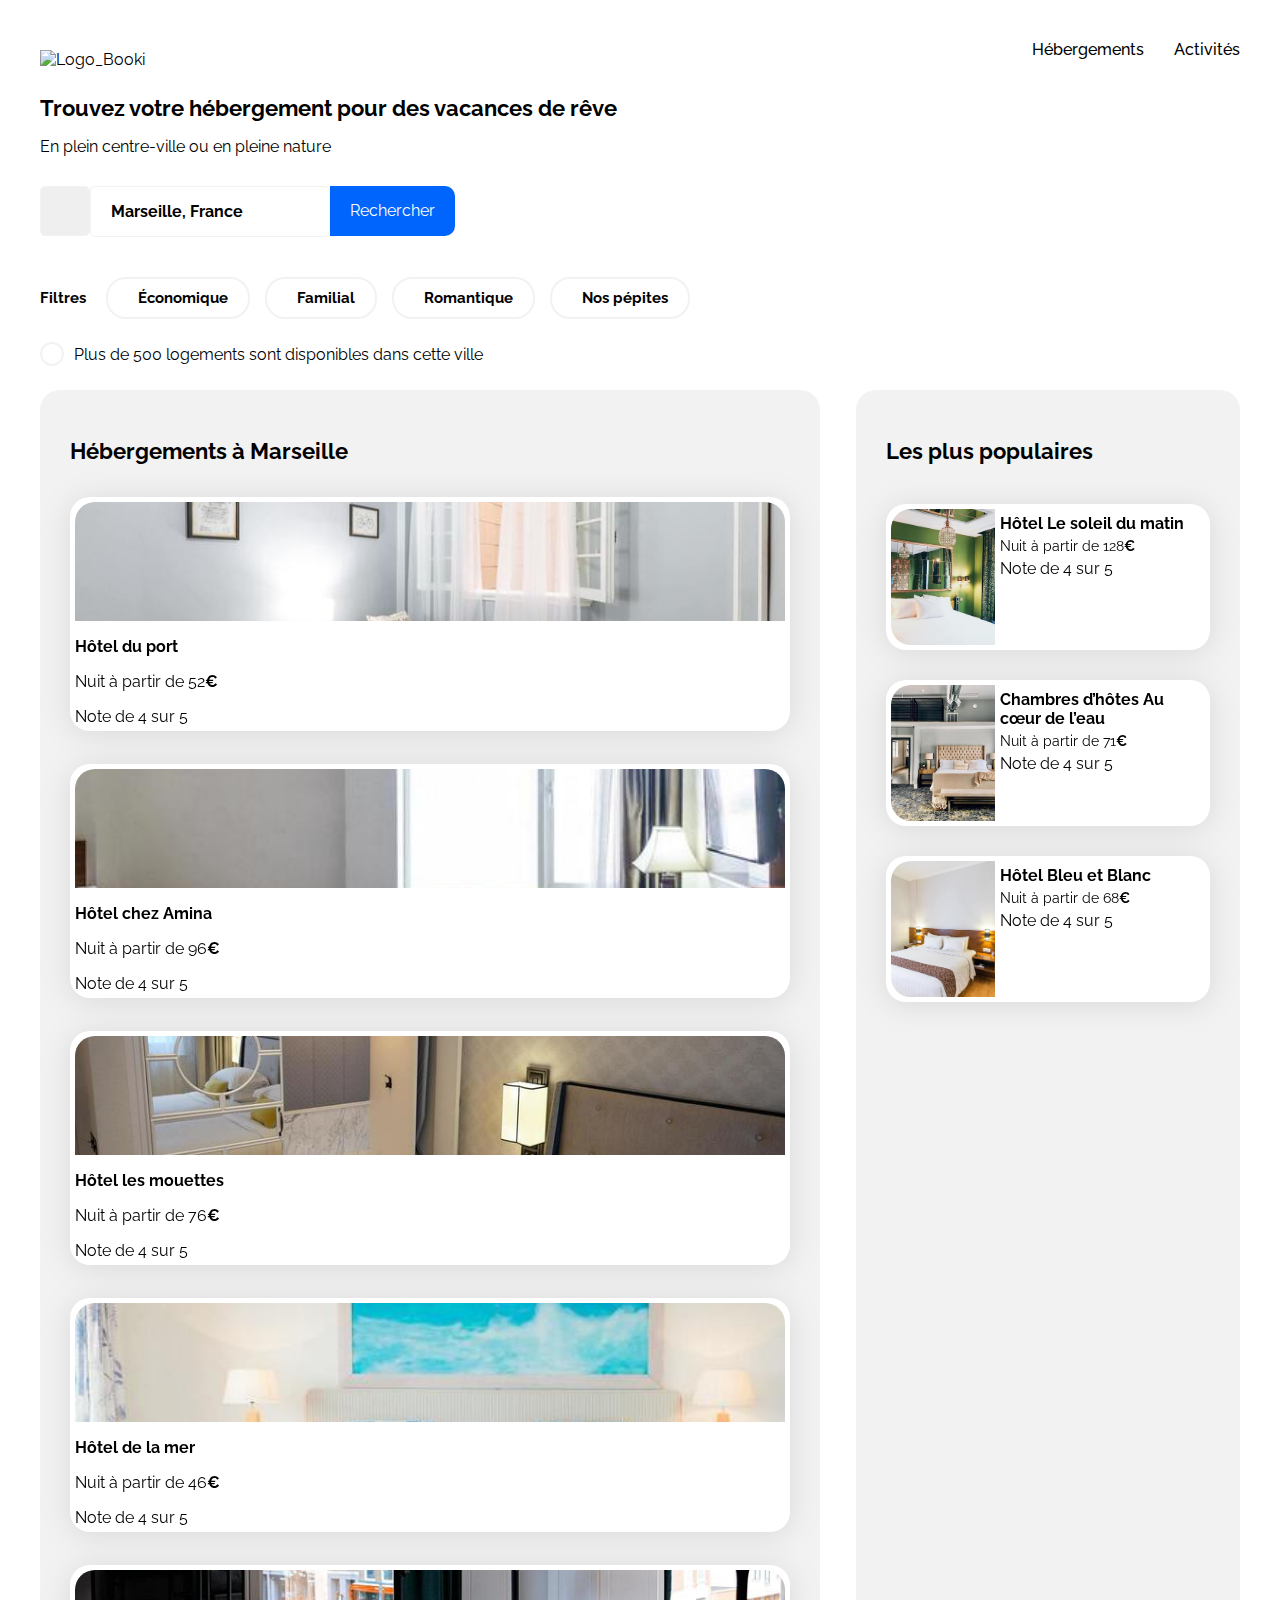
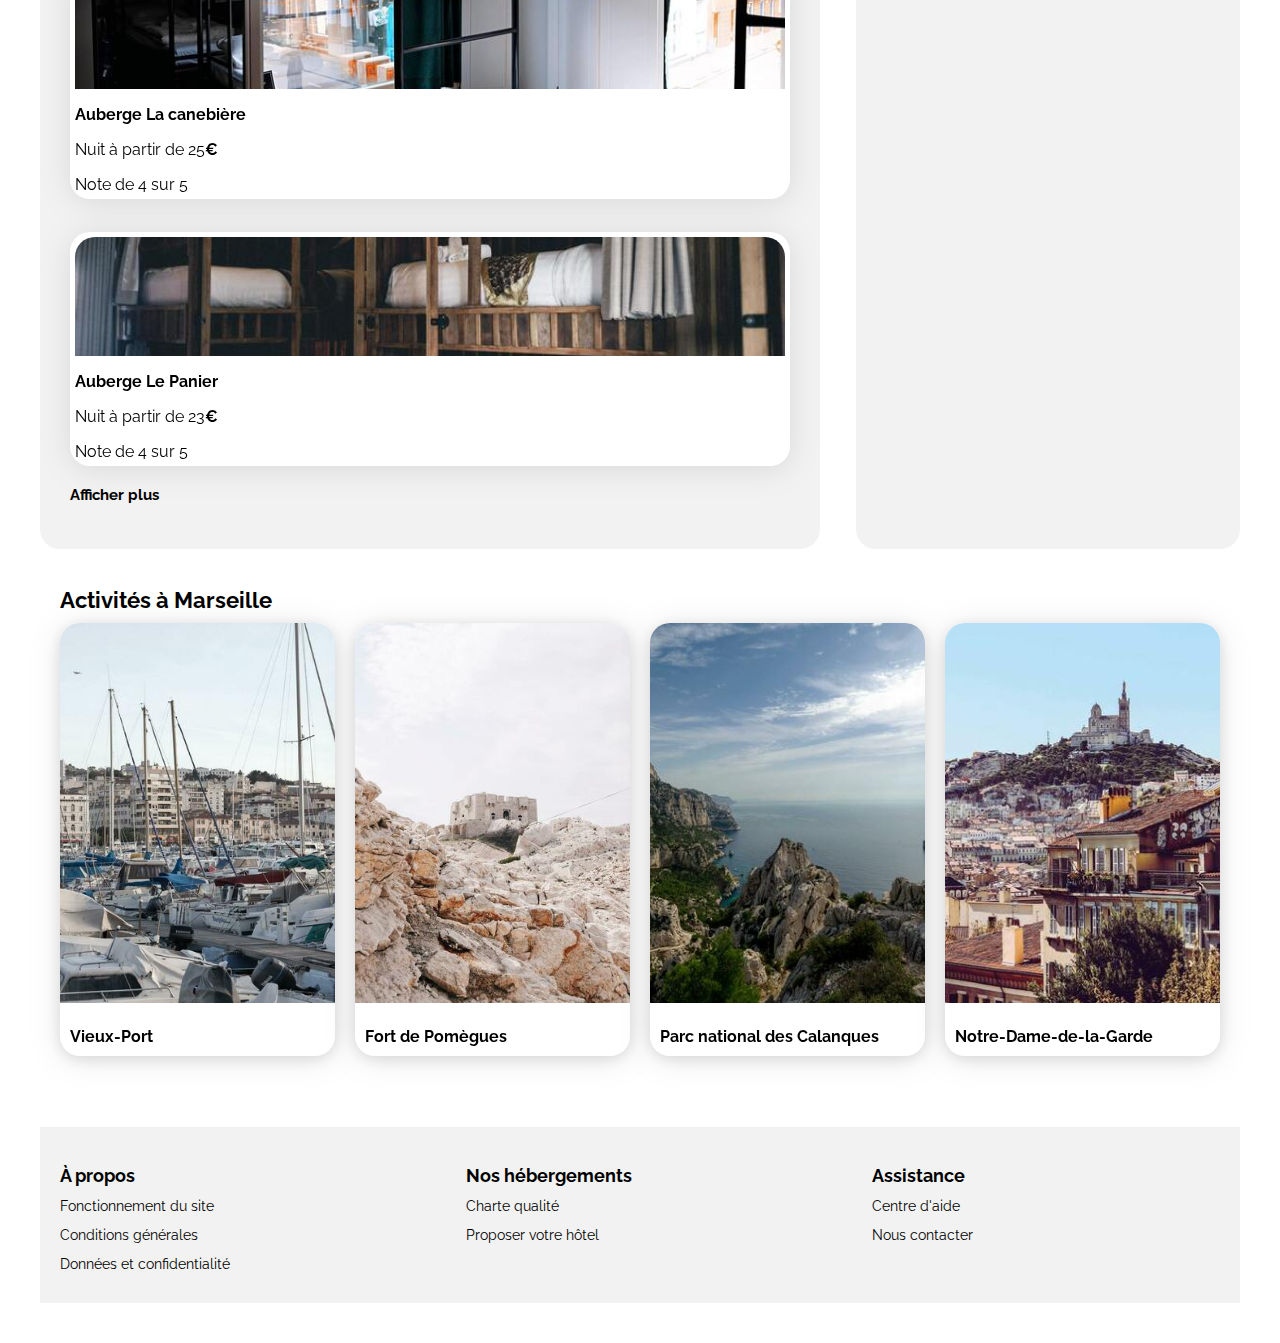
==== commit 7176c229: "Ajout-responsive-Tablette" ====
--- a/index.html
+++ b/index.html
@@ -10,7 +10,7 @@
     <link href="https://fonts.googleapis.com/css2?family=Raleway:wght@400;500;700&display=swap" rel="stylesheet">
     <link rel="stylesheet" href="https://cdnjs.cloudflare.com/ajax/libs/font-awesome/6.2.1/css/all.min.css"
         integrity="sha512-MV7K8+y+gLIBoVD59lQIYicR65iaqukzvf/nwasF0nqhPay5w/9lJmVM2hMDcnK1OnMGCdVK+iQrJ7lzPJQd1w=="
-        crossorigin="anonymous" referrerpolicy="no-referrer" />
+        crossorigin="anonymous" referrerpolicy="no-referrer" >
     <link rel="stylesheet" href="./css/style.css">
 </head>
 
@@ -18,7 +18,7 @@
     <div class="main-container">
         <header> <!-- Entête de la page-->
             <div class="header-container">
-                <a href="#Booki" class="logo">
+                <a href="#Booki" id="Booki" class="logo">
                     <img src="./images/logo/booki.png" alt="Logo_Booki">
                     <!-- src source la page, et alt le texte alternatif-->
                 </a>
@@ -33,7 +33,7 @@
         <main>
             <h1 class="section-title">Trouvez votre hébergement pour des vacances de rêve</h1>
             <p>En plein centre-ville ou en pleine nature</p>
-            <section class="search-form"> <!-- Formulaire de recherche -->
+            <div class="search-form"> <!-- Formulaire de recherche -->
                 <form>
                     <!-- Bouton de localisation -->
                     <button type="button" class="location-button">
@@ -51,7 +51,7 @@
                         Rechercher
                     </button>
                 </form>
-            </section>
+            </div>
             <!--Ajout des filtres-->
             <section class="filters">
                 <div class="section-title">
@@ -61,7 +61,7 @@
                             <i class="fa-solid fa-money-bill"></i> Économique <!--icone Billet banque au style solide x-->
                         </button>
                         <button class="filter-button">
-                            <i class="fa-solid fa-person-dress"></i> Familial <!--icone Famille -->
+                            <i class="fa-solid fa-person"></i> Familial <!--icone Famille -->
                         </button>
                         <button class="filter-button">
                             <i class="fa-solid fa-heart"></i> Romantique <!--icone coeur -->
@@ -84,12 +84,11 @@
              <!--Hébergements et populaires-->
             <div class="hebergements-and-populaires">
              <!--Section Hébergements à Marseille-->
-                <section class="hebergements">
-                        <div class="populaires-title">
+                <section id="Hebergements" class="hebergements">
+                        <div class="hebergements-title">
                             <h2 class="section-title">Hébergements à Marseille</h2>
-                            <!--<i class="fa-solid fa-chart-line" aria-hidden="true"></i>-->
                         </div>
-                        <div class="populaires-cards">
+                        <div class="hebergements-cards">
                             <a href="#">
                                 <article class="card">
                                     <img src="./images/hebergements/Hotel-Port.jpg"
@@ -211,6 +210,7 @@
                                 </article>
                             </a>
                         </div>
+
                         <!--Ajout du texte Afficher plus-->
                         <p class="afficher-plus"> Afficher plus</p>
                 </section>
@@ -224,7 +224,7 @@
                         <a href="#">
                             <article class="card">
                                 <img src="./images/hebergements/Hotel-Soleil-Matin.jpg"
-                                    alt="Image de la chambre d'hôtel montrant un lit">
+                                    alt="Image de la chambre Soleil Matin montrant un lit">
                                 <div class="card-content">
                                     <div class="card-txt">
                                         <h3 class="card-title">Hôtel Le soleil du matin</h3>
@@ -244,7 +244,7 @@
                         <a href="#">
                             <article class="card">
                                 <img src="./images/hebergements/Hote-coeur-Eau.jpg"
-                                    alt="Image de la chambre d'hôtel montrant un lit">
+                                    alt="Image de la chambre Hote coeur montrant un lit">
                                 <div class="card-content">
                                     <div class="card-txt">
                                         <h3 class="card-title">Chambres d’hôtes Au cœur de l’eau</h3>
@@ -264,7 +264,7 @@
                         <a href="#">
                             <article class="card">
                                 <img src="./images/hebergements/Hotel-Bleu-blanc.jpg"
-                                    alt="Image de la chambre d'hôtel montrant un lit">
+                                    alt="Image de la chambre Bleu-Blanc montrant un lit">
                                 <div class="card-content">
                                     <div class="card-txt">
                                         <h3 class="card-title">Hôtel Bleu et Blanc</h3>
@@ -285,12 +285,12 @@
                 </section>
             </div>
             <!--Section Activités à Marseille-->
-            <section class="activities">
+            <section id="Activites"class="activities">
                     <h2 class="section-title">Activités à Marseille</h2>
                     <div class="activities-grid">
                     <a href="#">
                         <article class="card">
-                            <img src="./images/activites/Vieux-Port.jpg" alt="Image du Vieux-Port">
+                            <img src="./images/activites/Vieux_Port.jpg" alt="Image du Vieux-Port">
                             <div class="card-content">
                                 <div class="card-txt">
                                     <h3 class="card-title">Vieux-Port</h3>
@@ -300,7 +300,7 @@
                     </a>
                     <a href="#">
                         <article class="card">
-                            <img src="./images/activites/Fort- Pomegues.jpg" alt="Image du Fort de Pomègues">
+                            <img src="./images/activites/Fort_Pomegues.jpg" alt="Image du Fort de Pomègues">
                             <div class="card-content">
                                 <div class="card-txt">
                                      <h3 class="card-title">Fort de Pomègues</h3>
@@ -310,7 +310,7 @@
                     </a>
                     <a href="#">
                         <article class="card">
-                            <img src="./images/activites/Parc-Calanques.jpg" alt="Image du Parc national des Calanques">
+                            <img src="./images/activites/Parc_Calanques.jpg" alt="Image du Parc national des Calanques">
                             <div class="card-content">
                                 <div class="card-txt">
                                     <h3 class="card-title">Parc national des Calanques</h3>
@@ -320,7 +320,7 @@
                     </a>
                     <a href="#">
                         <article class="card">
-                            <img src="./images/activites/Notre-Dame.jpg" alt="Image de Notre Dame de la Garde">
+                            <img src="./images/activites/Notre_Dame.jpg" alt="Image de Notre Dame de la Garde">
                             <div class="card-content">
                                 <div class="card-txt">
                                      <h3 class="card-title">Notre-Dame-de-la-Garde</h3>
--- a/css/style.css
+++ b/css/style.css
@@ -309,26 +309,32 @@
 }
 
 /* Cartes individuelles */
+/*.hebergements .card {
+    box-sizing: border-box; /* Inclut les marges et bordures dans les dimensions */
+   /* background-color: white; /* Fond blanc */
+   /* border-radius: 10px; /* Coins arrondis */
+   /* padding: 10px; /* Espacement interne */
+    /* box-shadow: 0px 3px 15px rgba(0, 0, 0, 0.1); /* Effet d'ombre */
+   /* display: flex;
+    flex-direction: column; /* Organisation verticale des contenus */
+   /* align-items: flex-start; /* Aligne le texte à gauche */
+    /*width: 100%;
+    height: 280px;
+} */
 .hebergements .card {
-    box-sizing: border-box; /* Inclut les marges et bordures dans les dimensions */
-    background-color: white; /* Fond blanc */
-    border-radius: 10px; /* Coins arrondis */
-    padding: 10px; /* Espacement interne */
-    /* box-shadow: 0px 3px 15px rgba(0, 0, 0, 0.1); /* Effet d'ombre */
-    display: flex;
-    flex-direction: column; /* Organisation verticale des contenus */
-    align-items: flex-start; /* Aligne le texte à gauche */
-    width: 100%;
-    height: 280px;
+    display: flex;
+    flex-direction: column;
+    margin-top: 33px;
+    padding: 5px;
+    position: relative;
 }
 
 /* Images des cartes */
 .hebergements .card img {
     width: 100%; /* L'image occupe toute la largeur de la carte */
-    min-height: 150px; /* Hauteur minimale uniforme pour toutes les cartes */
-    max-height: 280px; /* Conserve les proportions */
+    max-height: 119px; /* Conserve les proportions */
     object-fit: cover; /* Évite les déformations */
-    border-radius: 10px 10px 0 0; /* Coins arrondis en haut */
+    border-radius: 20px 20px 0 0; /* Coins arrondis en haut */
 }
 
 /****** Ajout du texte Afficher plus ***********/
@@ -362,7 +368,7 @@
     border-top-left-radius: 20px;
     border-bottom-left-radius: 20px;
 }
-
+}
 .populaires-cards .card-content {
     width: 67%;
     padding-left: 15px;
@@ -375,19 +381,19 @@
 .populaires-cards .card-title {
     margin-top: 10px;
     margin-bottom: 4px;
+    margin:5px;
+    font-size: 16px; /* Taille du texte */
+}
+
+.populaires-cards .card-subtitle {
+    margin: 5px;
     font-size: 14px; /* Taille du texte */
-}
-
-.populaires-cards .card-subtitle {
-    margin: 0;
-    font-size: 13px; /* Taille du texte */
 
 }
 
 .populaires-cards .card-rating {
-    margin: 0;
-    padding:0;
-
+    margin-bottom: 5px;
+    margin:5px;
 }
 /****** Activités à Marseille ********/
 
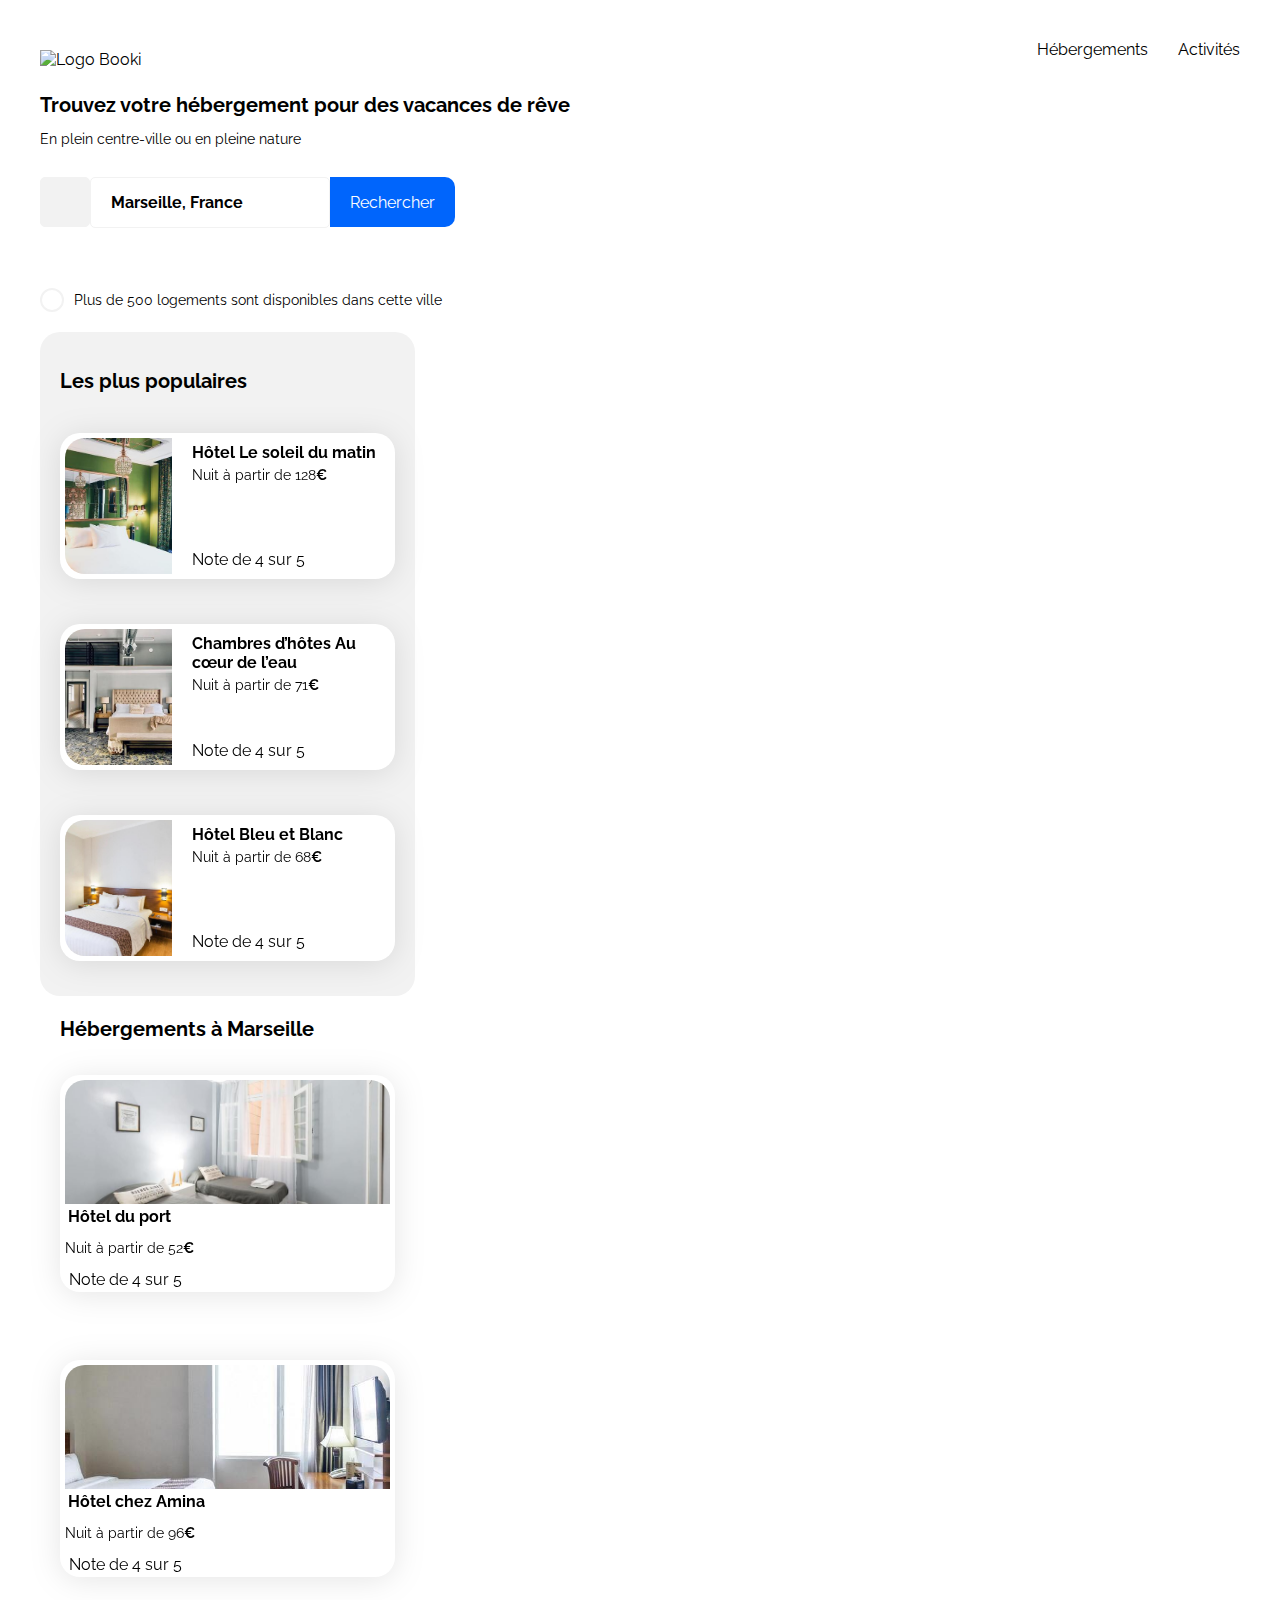
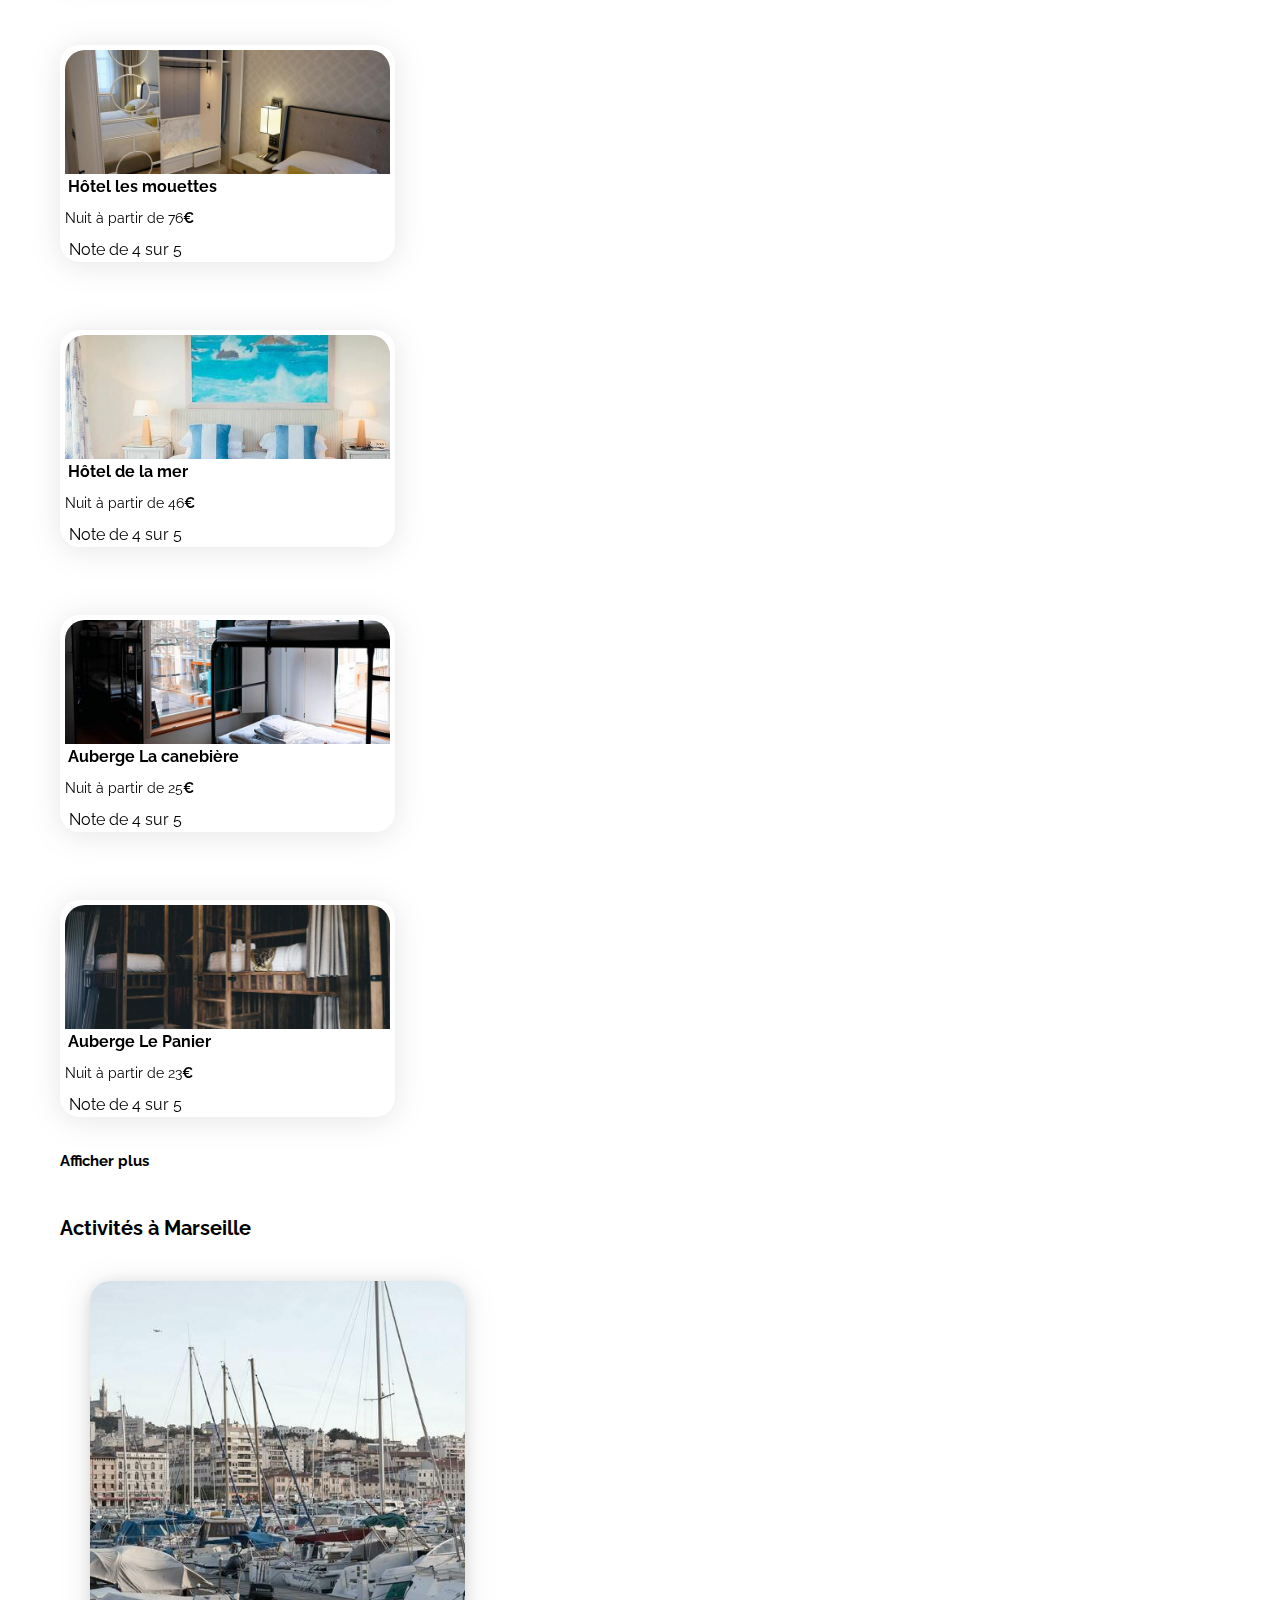
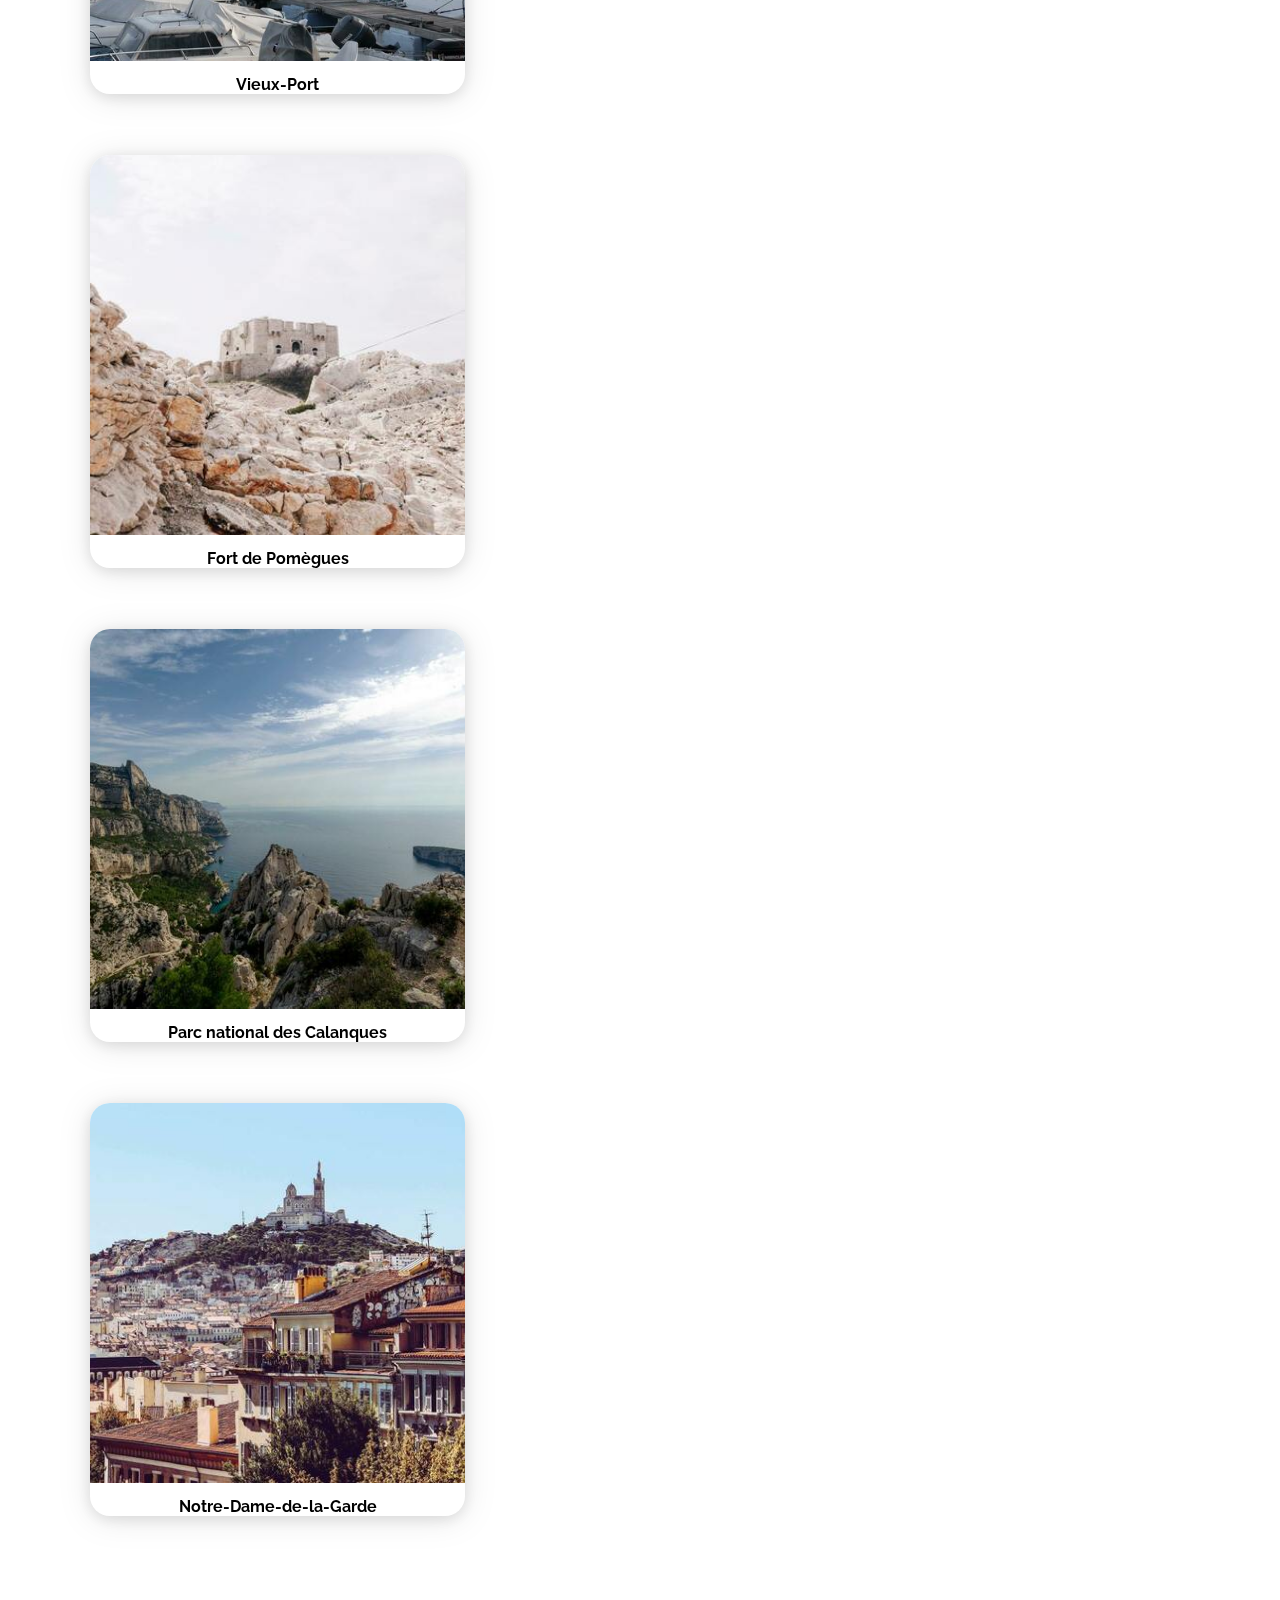
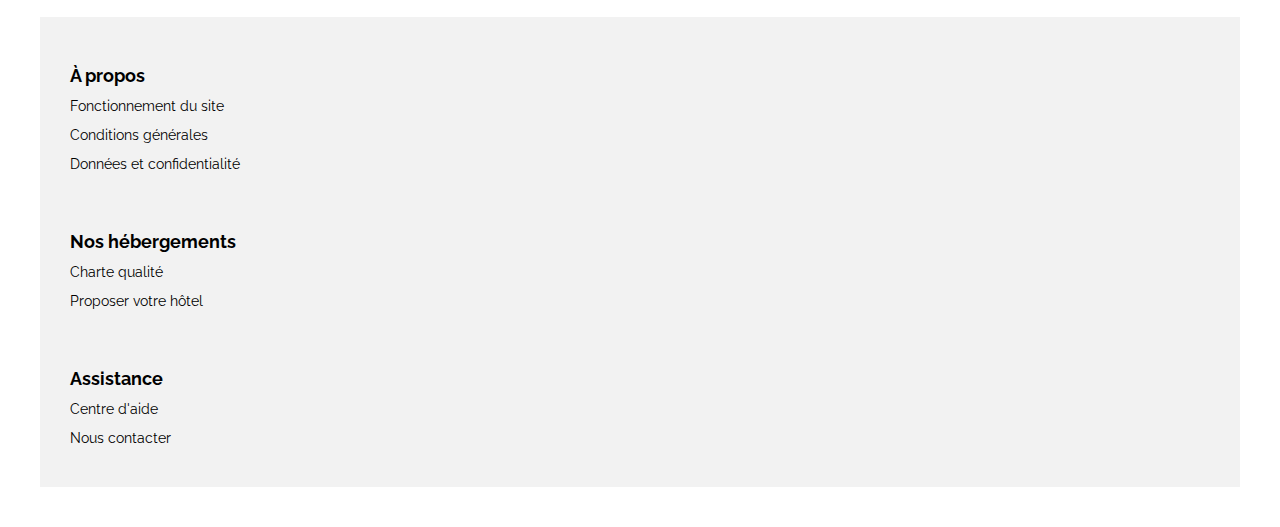
==== commit f151d7f5: "part1-mobile" ====
--- a/index.html
+++ b/index.html
@@ -16,11 +16,24 @@
 
 <body>
     <div class="main-container">
-        <header> <!-- Entête de la page-->
+       <!-- <header> --><!-- Entête de la page-->
+            <!--<div class="header-container">
+                <a href="#Booki" id="Booki" class="logo">
+                    <img src="./images/logo/booki.png" alt="Logo_Booki">
+                     src source la page, et alt le texte alternatif-->
+               <!-- </a>
+                <nav class="navigation">
+                    <ul>
+                        <li><a href="#Hebergements">Hébergements</a></li>
+                        <li><a href="#Activites">Activités</a></li>
+                    </ul>
+                </nav>
+            </div>
+        </header>-->
+        <header>
             <div class="header-container">
                 <a href="#Booki" id="Booki" class="logo">
-                    <img src="./images/logo/booki.png" alt="Logo_Booki">
-                    <!-- src source la page, et alt le texte alternatif-->
+                    <img src="./images/logo/booki.png" alt="Logo Booki">
                 </a>
                 <nav class="navigation">
                     <ul>
@@ -54,23 +67,23 @@
             </div>
             <!--Ajout des filtres-->
             <section class="filters">
-                <div class="section-title">
+                <!-- <div class="section-title">
                     <h2 class="filters-title">Filtres</h2>
                     <div class="filters-container">
                         <button class="filter-button">
                             <i class="fa-solid fa-money-bill"></i> Économique <!--icone Billet banque au style solide x-->
-                        </button>
+                       <!-- </button>
                         <button class="filter-button">
                             <i class="fa-solid fa-person"></i> Familial <!--icone Famille -->
-                        </button>
+                       <!-- </button>
                         <button class="filter-button">
                             <i class="fa-solid fa-heart"></i> Romantique <!--icone coeur -->
-                        </button>
-                        <button class="filter-button">
-                            <i class="fa-solid fa-fire"></i> Nos pépites <!--icone feu -->
-                        </button>
-                    </div>
-                </div>
+                        <!-- </button> -->
+                        <!-- <button class="filter-button"> -->
+                            <!-- <i class="fa-solid fa-fire"></i> Nos pépites <!--icone feu -->
+                        <!-- </button> -->
+                   <!-- </div> -->
+               <!-- </div> -->
                 <!-- Ajout du paragraphe sous les filtres -->
                 <div class="filters-info">
                     <div class="circle-icon">
--- a/css/style.css
+++ b/css/style.css
@@ -22,6 +22,7 @@
 
 .main-container {
     width: 100%;/* s'adapter à 100% de la largeur disponible*/
+    min-width: 320px;
     max-width: 1440px;/*largeur maximum*/
     padding: 0;/*espace vertical et horizontal à gauche et à droite*/
     box-sizing: border-box; /*largeur totale inclut le padding et la border*/
@@ -100,7 +101,7 @@
 .navigation a {
     text-decoration: none; /* Pas de soulignement */
     font-size: 16px;
-    font-weight: 500;
+   /* font-weight: bold;*/
     color: black; /* Couleur noire */
     position: relative; /* Nécessaire pour le pseudo-élément */
     padding-top: 5px; /* Espace pour la bordure au-dessus */
@@ -149,9 +150,12 @@
 }
 
 /* Bouton de localisation */
+.location-button .fa-solid {
+    color: black;
+}
 .location-button {
-    background-color: var--(filter-bg-color); /* Fond gris */
-    border: 1px solid var(--main-bg-color); /* Bordure bleue */
+    background-color: var(--main-bg-color); /* Fond gris */
+    border: 1px solid var(--main-bg-color); /* Bordure grise */
     border-radius: 5px;
     padding: 10px;
     cursor: pointer;
@@ -299,7 +303,12 @@
 .hebergements {
     width: 65%;
 }
-.hebergements .populaires-cards {
+.hebergements-title {
+    display: flex;
+    justify-content: space-between;
+    align-items: center;
+}
+.hebergements .hebergements-cards {
     display: flex; /* Active Flexbox */
     flex-wrap: wrap; /* Permet aux cartes de passer à la ligne */
     justify-content: space-between; /* Répartit les cartes de manière uniforme */
@@ -308,19 +317,6 @@
     /*margin-top: 20px; /* Espacement au-dessus */
 }
 
-/* Cartes individuelles */
-/*.hebergements .card {
-    box-sizing: border-box; /* Inclut les marges et bordures dans les dimensions */
-   /* background-color: white; /* Fond blanc */
-   /* border-radius: 10px; /* Coins arrondis */
-   /* padding: 10px; /* Espacement interne */
-    /* box-shadow: 0px 3px 15px rgba(0, 0, 0, 0.1); /* Effet d'ombre */
-   /* display: flex;
-    flex-direction: column; /* Organisation verticale des contenus */
-   /* align-items: flex-start; /* Aligne le texte à gauche */
-    /*width: 100%;
-    height: 280px;
-} */
 .hebergements .card {
     display: flex;
     flex-direction: column;
@@ -328,14 +324,60 @@
     padding: 5px;
     position: relative;
 }
-
+/*.populaires-cards img {
+    width: 33%;
+    height: 136px;
+    border-top-left-radius: 20px;
+    border-bottom-left-radius: 20px;
+}*/
 /* Images des cartes */
 .hebergements .card img {
     width: 100%; /* L'image occupe toute la largeur de la carte */
-    max-height: 119px; /* Conserve les proportions */
+    max-height: 124px; /* Conserve les proportions */
     object-fit: cover; /* Évite les déformations */
-    border-radius: 20px 20px 0 0; /* Coins arrondis en haut */
-}
+    border-top-left-radius: 20px;
+    border-top-right-radius: 20px;
+}
+/*.hebergements .card-content {
+    width: 67%;
+    padding-left: 15px;
+    display: flex;
+    flex-direction: column;
+    justify-content: space-between;
+    box-sizing: border-box;
+}*/
+
+.hebergements-cards .card-title {
+    height: 19px;
+    font-size: 16px; /* Taille du texte */
+    margin-top: 10px;
+    margin-bottom: 4px;
+    margin: 3px;
+}
+
+.hebergments-cards .card-subtitle {
+    height: 16px;
+    font-size: 14px; /* Taille du texte */
+    margin: 5px;
+
+}
+
+.hebergements-cards .card-rating {
+    height: 13px;
+    margin-bottom: 5px;
+    margin-top: 2px;
+    margin: 4px;
+}
+/*.populaires-cards .card {
+    display: flex;
+    margin-top: 30px;
+    padding-bottom: 15px;
+    gap: 4px;
+    width: 250px;
+    height: fit-content;
+    border-radius: 20px;
+}*/
+
 
 /****** Ajout du texte Afficher plus ***********/
 .afficher-plus {
@@ -356,19 +398,18 @@
     align-items: center;
 }
 
+
 .populaires-cards .card {
     display: flex;
     margin-top: 30px;
-    padding:5px
-}
-
+    padding: 5px;
+} 
 .populaires-cards img {
     width: 33%;
     height: 136px;
     border-top-left-radius: 20px;
     border-bottom-left-radius: 20px;
 }
-}
 .populaires-cards .card-content {
     width: 67%;
     padding-left: 15px;
@@ -393,13 +434,13 @@
 
 .populaires-cards .card-rating {
     margin-bottom: 5px;
-    margin:5px;
+    margin: 5px;
 }
 /****** Activités à Marseille ********/
 
 /* Conteneur principal */
 .activities {
-    width:100%
+    /*width:100%;*/
     margin-top: 50px; /* Espacement avec le contenu précédent */
     padding: 20px; /* Ajout d'un padding pour un espacement interne */
 }
@@ -416,7 +457,7 @@
 /* Conteneur des cartes */
 .activities .activities-grid {
     display: flex; 
-    flex-wrap: nowwrap;
+    /*flex-wrap: nowrap;*/
     justify-content: space-between; /* Répartit les cartes avec des espaces */
     gap: 20px; /* Espacement entre les cartes */
 }
@@ -427,7 +468,7 @@
     border-radius: 20px; /* Coins arrondis */
     padding: 0px; /* Espacement interne */
     box-shadow: 0px 3px 15px rgba(0, 0, 0, 0.1); /* Ombre douce */
-    max-width: 25%
+   /*max-width: 25%;*/
     text-align: center; /* Centre le texte */
     text-decoration: none; /* Supprime le soulignement des liens */
     color: inherit; /* Utilise la couleur par défaut */
@@ -445,9 +486,11 @@
 /* Titre des cartes */
 .activities .card-title {
     font-size: 16px;
+    width: 100%;
+    height: 19px;
     font-weight: bold; /* Titre en gras */
     margin-top: 10px; /* Espace entre l'image et le titre */
-    padding: 10px;
+    /*padding: 10px;*/
     color: black; /* Couleur du texte */
 }
 /****** Section Footer *******/
@@ -493,19 +536,40 @@
 /****** Media queries ***********/
 /* Medium devices (tablets, less/equal than 1024px) */
 @media (max-width: 1024px) {
+
+    .main-container {
+        padding: 15px; /* Réduction des marges */
+    }
+
     .hebergements-and-populaires {
         flex-direction: column;
+        gap: 20px;
     }
 
     .hebergements {
         width: 100%;
     }
+
+    .hebergements .card {
+        width: 100%;
+        height: 207px;
+        border-radius: 20px;
+        padding-bottom: 20px;
+        gap: 4px;
+    }
+    .hebergements .card img {
+        width: 100%;
+        height: 124px;
+        object-fit: cover; /* Évite les déformations */
+        border-top-left-radius: 20px;
+        border-top-right-radius: 20px;
+        border: 5px;
+    }  
 
     .populaires {
         width: 100%;
         margin-top: 50px;
     }
-
 
     .populaires-cards {
         display: flex;
@@ -524,9 +588,247 @@
     .populaires-cards .card-subtitle {
         font-size: 13px;
     }
+
+    .activities .card {
+        width: 100%;
+        height: 270px;
+        border-radius: 20px;
+    }
+    .activities .card img {
+        width: 100%;
+        height: 200px;
+        border-top-left-radius: 20px;
+        border-top-right-radius: 20px;
+        object-fit: cover; /* Ajuste les images sans les déformer */
+    }
 }
 
 /* Small devices (phones, less than 768px) */
 @media (max-width: 767.98px) {
-    /* ... */
-}+
+    .header {
+        display: flex;
+        flex-direction: column; /* Organise en colonne */
+        text-align: center; /* Centre le texte */
+        gap: 10px; /* Espace entre les éléments */
+    }
+
+    .header-container {
+        flex-direction: column; /* Centre le logo */
+    }
+
+    .logo {
+        width: 100%;
+    }
+
+    .logo img {
+        width: 100px; /* Réduction de la taille du logo */
+        margin: 0 auto;
+    }
+
+    .navigation ul {
+        flex-direction: row; /* Liens en ligne */
+        justify-content: center;
+        gap: 15px;
+    }
+
+    .navigation a::before {
+        bottom: -2px; /* Ajustement de la ligne bleue */
+    }
+}
+.section-title {
+    font-size: 20px;
+}
+
+p {
+    font-size: 14px;
+}
+/****** Hebergements And Populaires ***********/
+
+.hebergements-and-populaires section {
+    background-color: var(--main-bg-color);
+    padding: 20px;
+    gap: 15px;
+    width: 375px;
+    height: fit-content;
+}
+
+.hebergements-and-populaires .hebergements {
+    background-color: white;
+    border-radius: 0;
+    padding: 20px;
+    gap: 15px;
+    width: 375px;
+    height: fit-content;
+    /*box-sizing: border-box;*/
+
+}
+.hebergements-and-populaires {
+    display: flex;
+    flex-direction: column-reverse;
+}
+.populaires-cards {
+    display: flex;
+   /* flex-direction: row;*/
+    flex-wrap: wrap;
+    justify-content: space-between;
+}
+.populaires-cards a {
+    width: 100%;
+}
+.hebergements-title .section-title {
+    display: flex; /* Aligne le titre et les filtres sur une ligne */
+    justify-content: flex-start;
+   /* align-items: center; /* Centre verticalement le titre et les filtres */
+    width: 35px;
+    height: 26px;
+    font-size: 20px; /* Taille du titre */
+    white-space: nowrap; /* Empêche le titre de passer à la ligne */
+    margin: 0;
+    
+}
+.hebergements-cards a {
+    width: 100%;
+}
+
+.afficher-plus {
+    margin-bottom: 0; /* Réduit l'espace en dessous du texte "Afficher plus" */
+}
+
+.activities {
+    margin-top: 5px; /* Réduit l'espace au-dessus de la section Activités */
+}
+.activities .section-title {
+    display: flex; /* Aligne le titre et les filtres sur une ligne */
+    justify-content: flex-start;
+   /* align-items: center; /* Centre verticalement le titre et les filtres */
+    width: 35px;
+    height: 26px;
+    font-size: 20px; /* Taille du titre */
+    white-space: nowrap; /* Empêche le titre de passer à la ligne */
+    margin-top: 0;
+    padding-top: 0;
+}
+.activities-grid a {
+    width: 100%;
+}
+
+.activities .activities-grid {
+    display: flex;
+   /* flex-direction: row;*/
+    flex-wrap: wrap;
+    justify-content: space-between;
+    padding: 30px;
+    gap: 30px;
+    width: 375px;
+    height: fit-content;
+}
+
+/****** Section Footer *******/
+.footer {
+    display: flex;
+    flex-direction: column;
+    /*justify-content: center; /* Répartit les colonnes avec un espace égal */
+    /*align-items: center; /* Aligne les colonnes en haut */
+    /*background-color: var(--main-bg-color); /* Fond gris clair */
+    padding: 30px; /* Espacement interne */
+    gap: 30px;
+   /* border-radius: 0; /* Coins non arrondis */
+   /* margin-top: 20px; /* Espacement avec le contenu précédent */
+}
+
+.footer-column {
+   width: 100%; /* Chaque colonne occupe 30% de la largeur */
+   /* text-align: left;*/
+   /* margin-top: 10px;*/
+   margin: 0;
+   gap: 10px;
+
+}
+
+/*.footer-title {
+    font-size: 18px;
+    font-weight: bold;
+    color: black;
+   /* margin-bottom: 10px; /* Espacement entre le titre et la liste */
+   /* gap: 15px;*/
+/*}*/
+
+/*.footer-column ul {
+    list-style: none; /* Supprime les puces */
+  /*  padding: 0; /* Supprime le padding par défaut */
+  /*  margin: 0; /* Supprime les marges par défaut */
+/*}
+
+.footer-column li {
+    margin-bottom: 10px; /* Espacement entre les éléments de la liste */
+/*}*/
+
+/*.footer-column a {
+    text-decoration: none; /* Supprime le soulignement */
+   /* font-size: 14px;
+    color: black; 
+}*/
+
+
+    /* Ajout Header */
+
+    /*header {
+        display: flex;
+        flex-direction: column;
+        align-items: center; /* Centre tout horizontalement */
+       /* text-align: center;
+       /* margin-bottom: 20px;*/
+       /* width: 121px;
+        height: 79px;*/
+       /* margin: 10px;
+        /*padding: 30px;*/
+      /* gap: 10px;  /* Espacement entre le logo et les liens */
+   /* }*/
+    /*.logo {
+        margin: 0 auto; /* Centre horizontalement */
+        /*margin-bottom: 10px; /* Espacement entre le logo et les liens */
+  /*  }*/
+   /* .logo img {
+        /*display: flex;
+        flex-direction: column;
+        align-items: center; /* Centre tout horizontalement */
+        /*text-align: center;*/
+      /* width: 121px;
+        /*height: 79px;*/
+     /*   height: auto;
+       /* padding: 30px;*/
+       /* gap: 10px;  /* Espacement entre le logo et les liens **/
+       /* margin-bottom: 10px;*/
+  /*  }
+    .navigation {
+        display: flex;
+        justify-content: center;
+        gap: 20px; /* Espace entre les liens */
+       /* margin-top: 5px; /* Espacement au-dessus des liens */
+  /*  }*/
+
+   /* .navigation a {
+        position: relative;
+        text-decoration: none;
+        color: black;
+        font-size: 16px; /* Taille des liens */
+  /*  }
+
+        /* Ligne bleue uniquement en bas au survol */
+      /*  .navigation a::before {
+            content: '';
+            position: absolute;
+            bottom: -2px; /* Ajuste pour placer la ligne sous le texte */
+         /*   left: 0;
+            width: 100%;
+            height: 2px;
+            background-color: blue;
+            transform: scaleX(0); /* Invisible par défaut */
+          /*  transition: transform 0.3s ease;
+        }
+    
+        .navigation a:hover::before {
+            transform: scaleX(1); /* Affiche la ligne bleue */
+       /* }*/
+   /* }*/
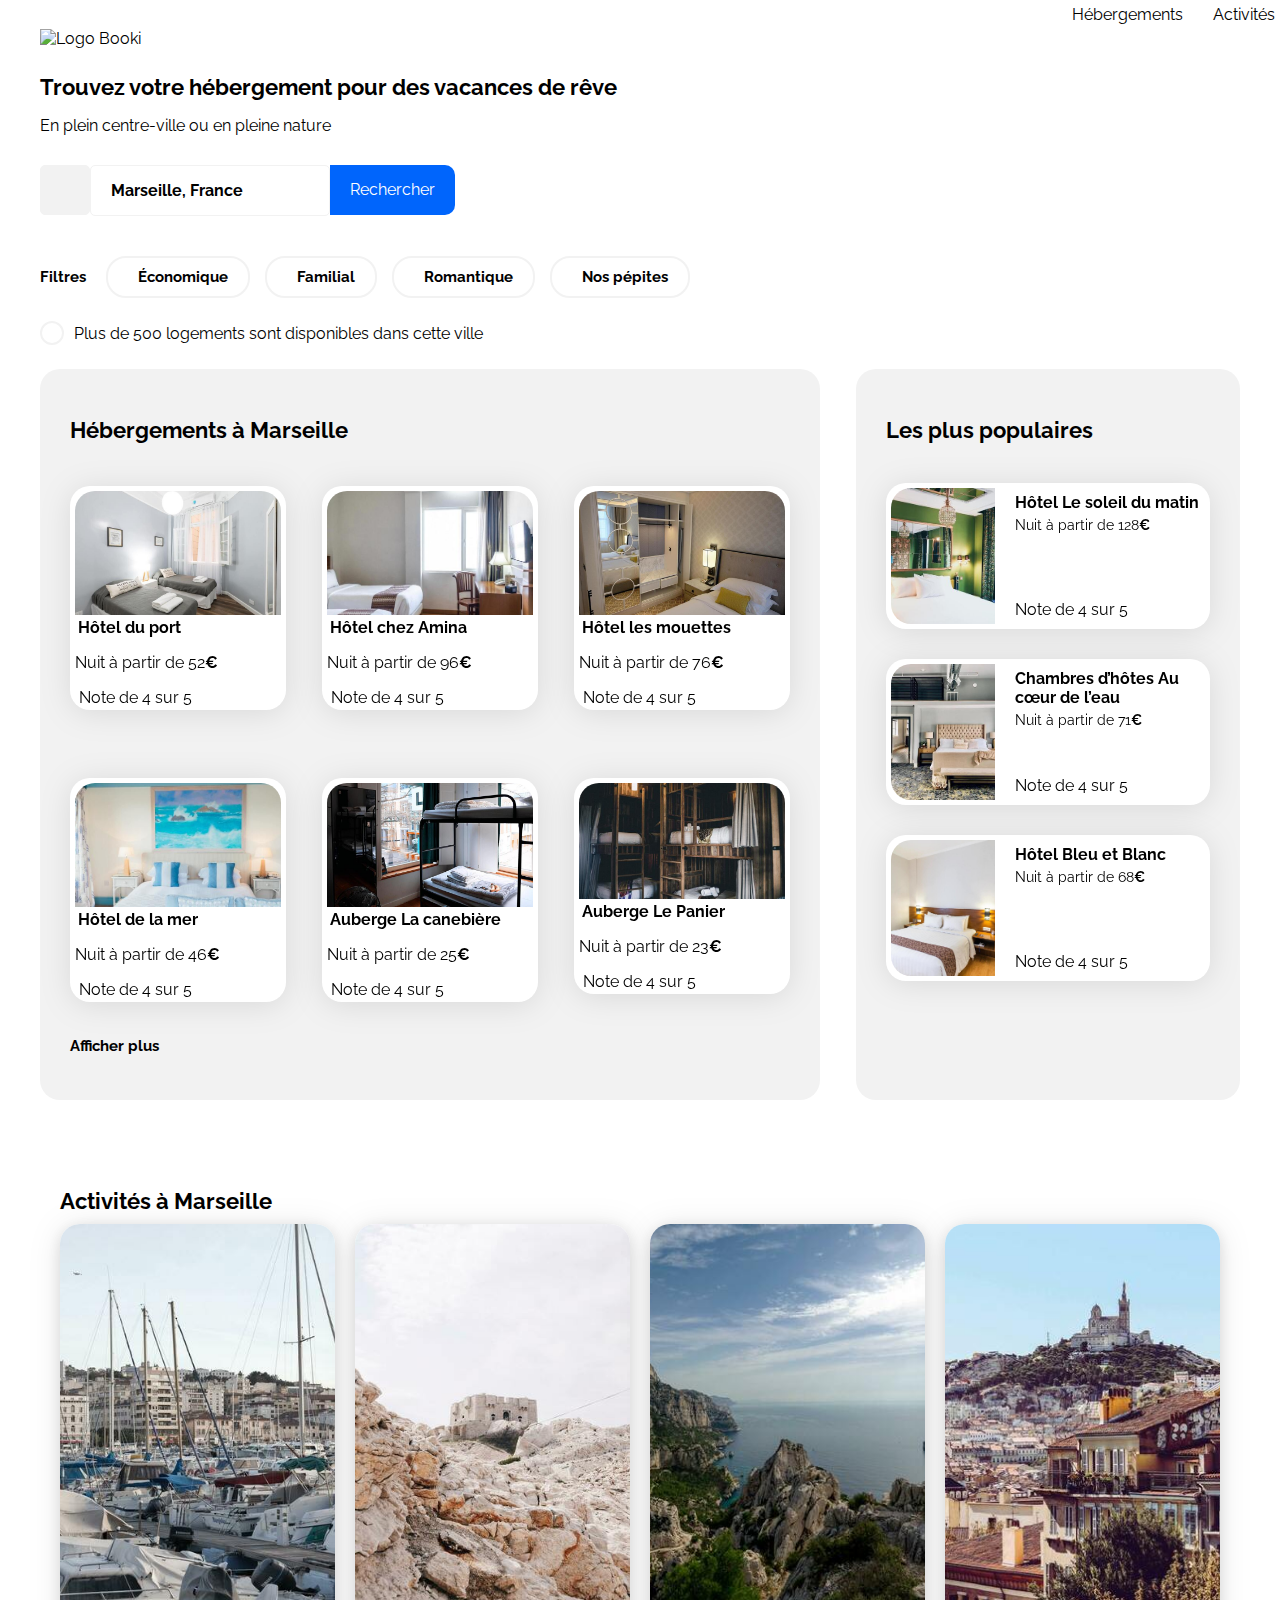
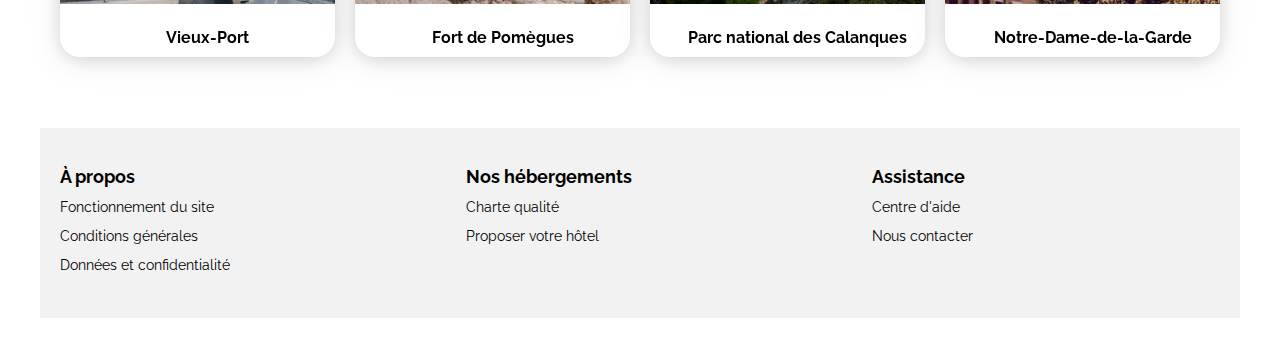
==== commit 4572606a: "Ajout du projet final P3 Bookis" ====
--- a/index.html
+++ b/index.html
@@ -16,20 +16,6 @@
 
 <body>
     <div class="main-container">
-       <!-- <header> --><!-- Entête de la page-->
-            <!--<div class="header-container">
-                <a href="#Booki" id="Booki" class="logo">
-                    <img src="./images/logo/booki.png" alt="Logo_Booki">
-                     src source la page, et alt le texte alternatif-->
-               <!-- </a>
-                <nav class="navigation">
-                    <ul>
-                        <li><a href="#Hebergements">Hébergements</a></li>
-                        <li><a href="#Activites">Activités</a></li>
-                    </ul>
-                </nav>
-            </div>
-        </header>-->
         <header>
             <div class="header-container">
                 <a href="#Booki" id="Booki" class="logo">
@@ -59,31 +45,31 @@
                             required>
                     </div>
 
-                    <!-- Bouton de recherche -->
                     <button type="submit" class="search-button">
-                        Rechercher
+                        <span class="search-text">Rechercher</span>
+                        <i class="fa-solid fa-magnifying-glass search-icon"></i> <!-- icône loupe -->
                     </button>
                 </form>
             </div>
             <!--Ajout des filtres-->
             <section class="filters">
-                <!-- <div class="section-title">
+                <div class="section-title">
                     <h2 class="filters-title">Filtres</h2>
                     <div class="filters-container">
                         <button class="filter-button">
                             <i class="fa-solid fa-money-bill"></i> Économique <!--icone Billet banque au style solide x-->
-                       <!-- </button>
+                       </button>
                         <button class="filter-button">
                             <i class="fa-solid fa-person"></i> Familial <!--icone Famille -->
-                       <!-- </button>
+                       </button>
                         <button class="filter-button">
                             <i class="fa-solid fa-heart"></i> Romantique <!--icone coeur -->
-                        <!-- </button> -->
-                        <!-- <button class="filter-button"> -->
-                            <!-- <i class="fa-solid fa-fire"></i> Nos pépites <!--icone feu -->
-                        <!-- </button> -->
-                   <!-- </div> -->
-               <!-- </div> -->
+                        </button> 
+                         <button class="filter-button"> 
+                            <i class="fa-solid fa-fire"></i> Nos pépites <!--icone feu -->
+                         </button>
+                    </div> 
+               </div> 
                 <!-- Ajout du paragraphe sous les filtres -->
                 <div class="filters-info">
                     <div class="circle-icon">
@@ -298,7 +284,7 @@
                 </section>
             </div>
             <!--Section Activités à Marseille-->
-            <section id="Activites"class="activities">
+            <section id="Activites" class="activities">
                     <h2 class="section-title">Activités à Marseille</h2>
                     <div class="activities-grid">
                     <a href="#">
--- a/css/style.css
+++ b/css/style.css
@@ -81,6 +81,7 @@
     display: flex; /* Permet un comportement flexible */
     margin: 0; /* Supprime toute marge par défaut */
     padding: 0; /* Supprime tout padding par défaut */
+    margin-top: -21px;
 }
 
 .logo img {
@@ -94,7 +95,7 @@
     display: flex;
     gap: 30px;
     list-style-type: none;
-    margin: 0;
+    margin: -35px;
     padding: 0;
 }
 
@@ -105,7 +106,7 @@
     color: black; /* Couleur noire */
     position: relative; /* Nécessaire pour le pseudo-élément */
     padding-top: 5px; /* Espace pour la bordure au-dessus */
-    transition: color 0.3s ease; /* Animation fluide pour le texte */
+   /* transition: color 0.3s ease; /* Animation fluide pour le texte */
 }
 
 /* Bordure au-dessus au survol */
@@ -124,6 +125,7 @@
     transform: scaleX(0); /* La bordure est cachée au départ */
     transform-origin: left; /* L'animation commence depuis la gauche */
     transition: transform 0.3s ease; /* Animation fluide */
+   /* pointer-events: none; /* Évite les problèmes de clic sur ::before */
 }
 
 /* Animation pour afficher la bordure */
@@ -206,10 +208,13 @@
     cursor: pointer;
     height: 50px; /* Aligné au bouton de localisation */
 }
-/*
-.search-button:hover {
-    background-color: #004bb7; *//* Fond bleu foncé au survol */
-/*} */
+
+.search-button .search-icon {
+    display: none; /* Icône cachée par défaut pour le desktop*/
+}
+.search-button .search-text {
+    display: inline;
+}
 
 /* Ajout Filtres */
 /* Section des filtres */
@@ -313,8 +318,6 @@
     flex-wrap: wrap; /* Permet aux cartes de passer à la ligne */
     justify-content: space-between; /* Répartit les cartes de manière uniforme */
     gap: 20px; /* Espace constant entre les cartes */
-    /*align-items: stretch; /* Force toutes les cartes à avoir la même hauteur */
-    /*margin-top: 20px; /* Espacement au-dessus */
 }
 
 .hebergements .card {
@@ -324,12 +327,7 @@
     padding: 5px;
     position: relative;
 }
-/*.populaires-cards img {
-    width: 33%;
-    height: 136px;
-    border-top-left-radius: 20px;
-    border-bottom-left-radius: 20px;
-}*/
+
 /* Images des cartes */
 .hebergements .card img {
     width: 100%; /* L'image occupe toute la largeur de la carte */
@@ -338,14 +336,6 @@
     border-top-left-radius: 20px;
     border-top-right-radius: 20px;
 }
-/*.hebergements .card-content {
-    width: 67%;
-    padding-left: 15px;
-    display: flex;
-    flex-direction: column;
-    justify-content: space-between;
-    box-sizing: border-box;
-}*/
 
 .hebergements-cards .card-title {
     height: 19px;
@@ -368,15 +358,6 @@
     margin-top: 2px;
     margin: 4px;
 }
-/*.populaires-cards .card {
-    display: flex;
-    margin-top: 30px;
-    padding-bottom: 15px;
-    gap: 4px;
-    width: 250px;
-    height: fit-content;
-    border-radius: 20px;
-}*/
 
 
 /****** Ajout du texte Afficher plus ***********/
@@ -443,15 +424,6 @@
     /*width:100%;*/
     margin-top: 50px; /* Espacement avec le contenu précédent */
     padding: 20px; /* Ajout d'un padding pour un espacement interne */
-}
-
-/* Titre de la section */
-/*.activities .section-title {
-    font-size: 24px; /* Taille du titre */
-    /*font-weight: bold; /* Texte en gras */
-   /* margin-bottom: 20px; /* Espacement entre le titre et les cartes */
-    /*color: black; /* Couleur du texte */
-    /*text-align: left; /* Alignement à gauche
 }
 
 /* Conteneur des cartes */
@@ -472,7 +444,6 @@
     text-align: center; /* Centre le texte */
     text-decoration: none; /* Supprime le soulignement des liens */
     color: inherit; /* Utilise la couleur par défaut */
-   /* transition: transform 0.2s ease, box-shadow 0.2s ease; /* Ajoute un effet au survol */
 }
 
 /* Images des cartes */
@@ -490,7 +461,7 @@
     height: 19px;
     font-weight: bold; /* Titre en gras */
     margin-top: 10px; /* Espace entre l'image et le titre */
-    /*padding: 10px;*/
+    padding: 10px;
     color: black; /* Couleur du texte */
 }
 /****** Section Footer *******/
@@ -502,6 +473,7 @@
     padding: 20px; /* Espacement interne */
     border-radius: 0; /* Coins non arrondis */
     margin-top: 20px; /* Espacement avec le contenu précédent */
+    min-height: 150px; /* Définit une hauteur minimale */
 }
 
 .footer-column {
@@ -537,8 +509,29 @@
 /* Medium devices (tablets, less/equal than 1024px) */
 @media (max-width: 1024px) {
 
+    .navigation a::before {
+        top: -15px; /* Supprime la position au-dessus */
+        left: 5px;
+        width: 100%;
+        transform: scaleX(0); /* La bordure est cachée au départ */
+        transform-origin: left; /* L'animation commence depuis la gauche */
+       pointer-events: none; /* Évite les problèmes de clic sur ::before */
+    }
+
     .main-container {
         padding: 15px; /* Réduction des marges */
+    }
+
+    .search-form {
+       margin: 0; 
+
+    }
+
+    .section-title{
+        display: flex;
+        flex-wrap: wrap; 
+        font-size: 22px;
+        gap: 10px;
     }
 
     .hebergements-and-populaires {
@@ -559,7 +552,7 @@
     }
     .hebergements .card img {
         width: 100%;
-        height: 124px;
+        /*height: 124px;*/
         object-fit: cover; /* Évite les déformations */
         border-top-left-radius: 20px;
         border-top-right-radius: 20px;
@@ -568,7 +561,7 @@
 
     .populaires {
         width: 100%;
-        margin-top: 50px;
+        margin-top: 30px;
     }
 
     .populaires-cards {
@@ -589,22 +582,47 @@
         font-size: 13px;
     }
 
+    .activities {
+       margin-bottom: 10px;
+       margin-top: 0;
+    }
     .activities .card {
         width: 100%;
-        height: 270px;
+       height: 270px;
         border-radius: 20px;
     }
     .activities .card img {
         width: 100%;
-        height: 200px;
+      height: 200px;
         border-top-left-radius: 20px;
         border-top-right-radius: 20px;
         object-fit: cover; /* Ajuste les images sans les déformer */
     }
+    /* Titre des cartes */
+
+.activities .card-title {
+    font-size: 16px;
+    width: 93%;
+    height: 19px;
+    font-weight: bold; /* Titre en gras */
+    margin-top: 10px; /* Espace entre l'image et le titre */
+    padding: 5px;
+    color: black; /* Couleur du texte */
+}
 }
 
 /* Small devices (phones, less than 768px) */
 @media (max-width: 767.98px) {
+
+    
+    .main-container {
+        padding: 0; /* Réduction des marges */
+    }
+
+    body {
+        margin: 0;
+        padding: 0;
+    }
 
     .header {
         display: flex;
@@ -614,51 +632,154 @@
     }
 
     .header-container {
-        flex-direction: column; /* Centre le logo */
+        display: flex;
+        flex-direction: column; 
     }
 
     .logo {
         width: 100%;
+        margin-top: 15px;
+        margin-bottom: 60px;
     }
 
     .logo img {
-        width: 100px; /* Réduction de la taille du logo */
-        margin: 0 auto;
+        width: 75px; /* Réduction de la taille du logo */
+       margin: 0 auto;
     }
 
     .navigation ul {
+        display: flex;
         flex-direction: row; /* Liens en ligne */
-        justify-content: center;
-        gap: 15px;
+        justify-content: space-around;
+        margin-bottom: 15px;
+        gap: 25px;
     }
 
     .navigation a::before {
-        bottom: -2px; /* Ajustement de la ligne bleue */
-    }
-}
+        top: auto; /* Supprime la position au-dessus */
+        bottom: 0; /* Place la bordure bleue en dessous */
+        left: -47px;
+        width: 158px;
+       /* transform: scaleX(0); /* La bordure est cachée au départ */
+       /* transform-origin: left; /* L'animation commence depuis la gauche */
+       transition: transform 0.7s ease; /* Animation fluide */
+       pointer-events: none; /* Évite les problèmes de clic sur ::before */
+    }
+
+/* Animation pour afficher la bordure */
+.navigation a:hover::before {
+    transform: scaleX(1); /* La bordure apparaît */
+}
+
 .section-title {
-    font-size: 20px;
-}
-
+    font-size: 22px;
+    margin: 13px;
+}
+
+a.activities-grid {
+    padding-bottom:0;
+  
+}
 p {
-    font-size: 14px;
-}
+    font-size: 16px;
+    margin: 12px;
+    margin-top: 0;
+}
+p.filters-description {
+    font-size: 13px;
+    margin: 4px;
+    margin-bottom: 10px;
+}
+
+.search-form {
+    padding: 10px 20px;
+    margin-bottom: 0;
+} 
+
+.location-button {
+     border-radius: 15px 0 0 15px; /* coin arrondi en haut à gauche et en bas à gauche*/
+} 
+
+/* icone loupe pour le responsive*/
+.search-button {
+    padding: 10px; /* Réduction de la taille du bouton */
+    width: 50px; /* Bouton rond */
+    height: 50px;
+    border: none;
+    border-radius: 10px 10px 10px 10px; 
+}
+
+.search-button .search-text {
+    display: none; /* Masque le texte "Rechercher" */
+}
+
+.search-button .search-icon {
+    display: inline; /* Affiche l'icône de loupe */
+    font-size: 16px;
+    font-weight: bold;
+    background-color: var(--main-color);
+    color: white;
+}
+
+.form-group input {
+    font-size: 14px; /* Taille réduite pour le champ */
+    /*padding: 0;*/
+}
+
+.filters {
+    margin: 15px;
+    margin-top: 0;
+
+} 
+.circle-icon {
+
+    width: 30px;
+} 
+/*filtres*/
+
+.filters .section-title {
+
+    display:flex;
+    flex-wrap: wrap;
+    gap: 15px;
+   /* font-size: 30px;*/
+
+}
+
+.filters-container {
+    display: flex; /* Active Flexbox */
+    flex-wrap: wrap; /* Permet aux boutons de passer à la ligne */
+    gap: 10px; /* Ajoute un espace constant entre les boutons */
+    justify-content: space-between; /* Espacement entre les colonnes */
+}
+
+.filter-button {
+    width: 48%; /* Chaque bouton occupe environ 48% de la largeur du conteneur */
+    margin-bottom: 10px; /* Espace entre les lignes */
+    /*text-align: center; /* Centre le contenu dans chaque bouton */
+    padding: 10px 10px;
+    gap: 10px;
+    font-size: 13px;
+}
+
 /****** Hebergements And Populaires ***********/
 
 .hebergements-and-populaires section {
     background-color: var(--main-bg-color);
-    padding: 20px;
-    gap: 15px;
-    width: 375px;
+    padding: 35px;
+    margin:0;
+   /* gap: 5px;*/
+    width: 111%;
     height: fit-content;
+    border-radius: 0;
 }
 
 .hebergements-and-populaires .hebergements {
     background-color: white;
     border-radius: 0;
-    padding: 20px;
-    gap: 15px;
-    width: 375px;
+   padding: 5px;
+   /* gap: 15px;*/
+    width: 105%;
     height: fit-content;
     /*box-sizing: border-box;*/
 
@@ -675,39 +796,49 @@
 }
 .populaires-cards a {
     width: 100%;
+   padding-bottom: 0;
 }
 .hebergements-title .section-title {
     display: flex; /* Aligne le titre et les filtres sur une ligne */
     justify-content: flex-start;
-   /* align-items: center; /* Centre verticalement le titre et les filtres */
-    width: 35px;
-    height: 26px;
     font-size: 20px; /* Taille du titre */
     white-space: nowrap; /* Empêche le titre de passer à la ligne */
     margin: 0;
     
 }
+.hebergements .hebergements-cards  {
+    padding: 5px;
+    margin: 0;
+    gap: 0;
+}
 .hebergements-cards a {
     width: 100%;
-}
-
+    padding:3px;
+    margin: 5px;
+}
+.hebergements .cards {
+    margin-top: 5px;
+}
 .afficher-plus {
     margin-bottom: 0; /* Réduit l'espace en dessous du texte "Afficher plus" */
 }
 
 .activities {
     margin-top: 5px; /* Réduit l'espace au-dessus de la section Activités */
+    padding: 0;
+    margin: 0;
 }
 .activities .section-title {
     display: flex; /* Aligne le titre et les filtres sur une ligne */
     justify-content: flex-start;
    /* align-items: center; /* Centre verticalement le titre et les filtres */
-    width: 35px;
-    height: 26px;
+   /* width: 35px;
+    height: 26px;*/
     font-size: 20px; /* Taille du titre */
     white-space: nowrap; /* Empêche le titre de passer à la ligne */
     margin-top: 0;
-    padding-top: 0;
+    padding-top: 5px;
+    margin: 20px;
 }
 .activities-grid a {
     width: 100%;
@@ -715,12 +846,12 @@
 
 .activities .activities-grid {
     display: flex;
-   /* flex-direction: row;*/
+    box-sizing: border-box;
     flex-wrap: wrap;
     justify-content: space-between;
-    padding: 30px;
-    gap: 30px;
-    width: 375px;
+   padding: 15px;
+    /*gap: 30px;*/
+    width: 100%;
     height: fit-content;
 }
 
@@ -728,11 +859,8 @@
 .footer {
     display: flex;
     flex-direction: column;
-    /*justify-content: center; /* Répartit les colonnes avec un espace égal */
-    /*align-items: center; /* Aligne les colonnes en haut */
-    /*background-color: var(--main-bg-color); /* Fond gris clair */
-    padding: 30px; /* Espacement interne */
-    gap: 30px;
+    width: 100%;
+    margin: 0;
    /* border-radius: 0; /* Coins non arrondis */
    /* margin-top: 20px; /* Espacement avec le contenu précédent */
 }
@@ -742,93 +870,8 @@
    /* text-align: left;*/
    /* margin-top: 10px;*/
    margin: 0;
-   gap: 10px;
-
-}
-
-/*.footer-title {
-    font-size: 18px;
-    font-weight: bold;
-    color: black;
-   /* margin-bottom: 10px; /* Espacement entre le titre et la liste */
-   /* gap: 15px;*/
-/*}*/
-
-/*.footer-column ul {
-    list-style: none; /* Supprime les puces */
-  /*  padding: 0; /* Supprime le padding par défaut */
-  /*  margin: 0; /* Supprime les marges par défaut */
-/*}
-
-.footer-column li {
-    margin-bottom: 10px; /* Espacement entre les éléments de la liste */
-/*}*/
-
-/*.footer-column a {
-    text-decoration: none; /* Supprime le soulignement */
-   /* font-size: 14px;
-    color: black; 
-}*/
-
-
-    /* Ajout Header */
-
-    /*header {
-        display: flex;
-        flex-direction: column;
-        align-items: center; /* Centre tout horizontalement */
-       /* text-align: center;
-       /* margin-bottom: 20px;*/
-       /* width: 121px;
-        height: 79px;*/
-       /* margin: 10px;
-        /*padding: 30px;*/
-      /* gap: 10px;  /* Espacement entre le logo et les liens */
-   /* }*/
-    /*.logo {
-        margin: 0 auto; /* Centre horizontalement */
-        /*margin-bottom: 10px; /* Espacement entre le logo et les liens */
-  /*  }*/
-   /* .logo img {
-        /*display: flex;
-        flex-direction: column;
-        align-items: center; /* Centre tout horizontalement */
-        /*text-align: center;*/
-      /* width: 121px;
-        /*height: 79px;*/
-     /*   height: auto;
-       /* padding: 30px;*/
-       /* gap: 10px;  /* Espacement entre le logo et les liens **/
-       /* margin-bottom: 10px;*/
-  /*  }
-    .navigation {
-        display: flex;
-        justify-content: center;
-        gap: 20px; /* Espace entre les liens */
-       /* margin-top: 5px; /* Espacement au-dessus des liens */
-  /*  }*/
-
-   /* .navigation a {
-        position: relative;
-        text-decoration: none;
-        color: black;
-        font-size: 16px; /* Taille des liens */
-  /*  }
-
-        /* Ligne bleue uniquement en bas au survol */
-      /*  .navigation a::before {
-            content: '';
-            position: absolute;
-            bottom: -2px; /* Ajuste pour placer la ligne sous le texte */
-         /*   left: 0;
-            width: 100%;
-            height: 2px;
-            background-color: blue;
-            transform: scaleX(0); /* Invisible par défaut */
-          /*  transition: transform 0.3s ease;
-        }
-    
-        .navigation a:hover::before {
-            transform: scaleX(1); /* Affiche la ligne bleue */
-       /* }*/
-   /* }*/
+   /*gap: 10px;*/
+   padding: 0;
+
+}
+}
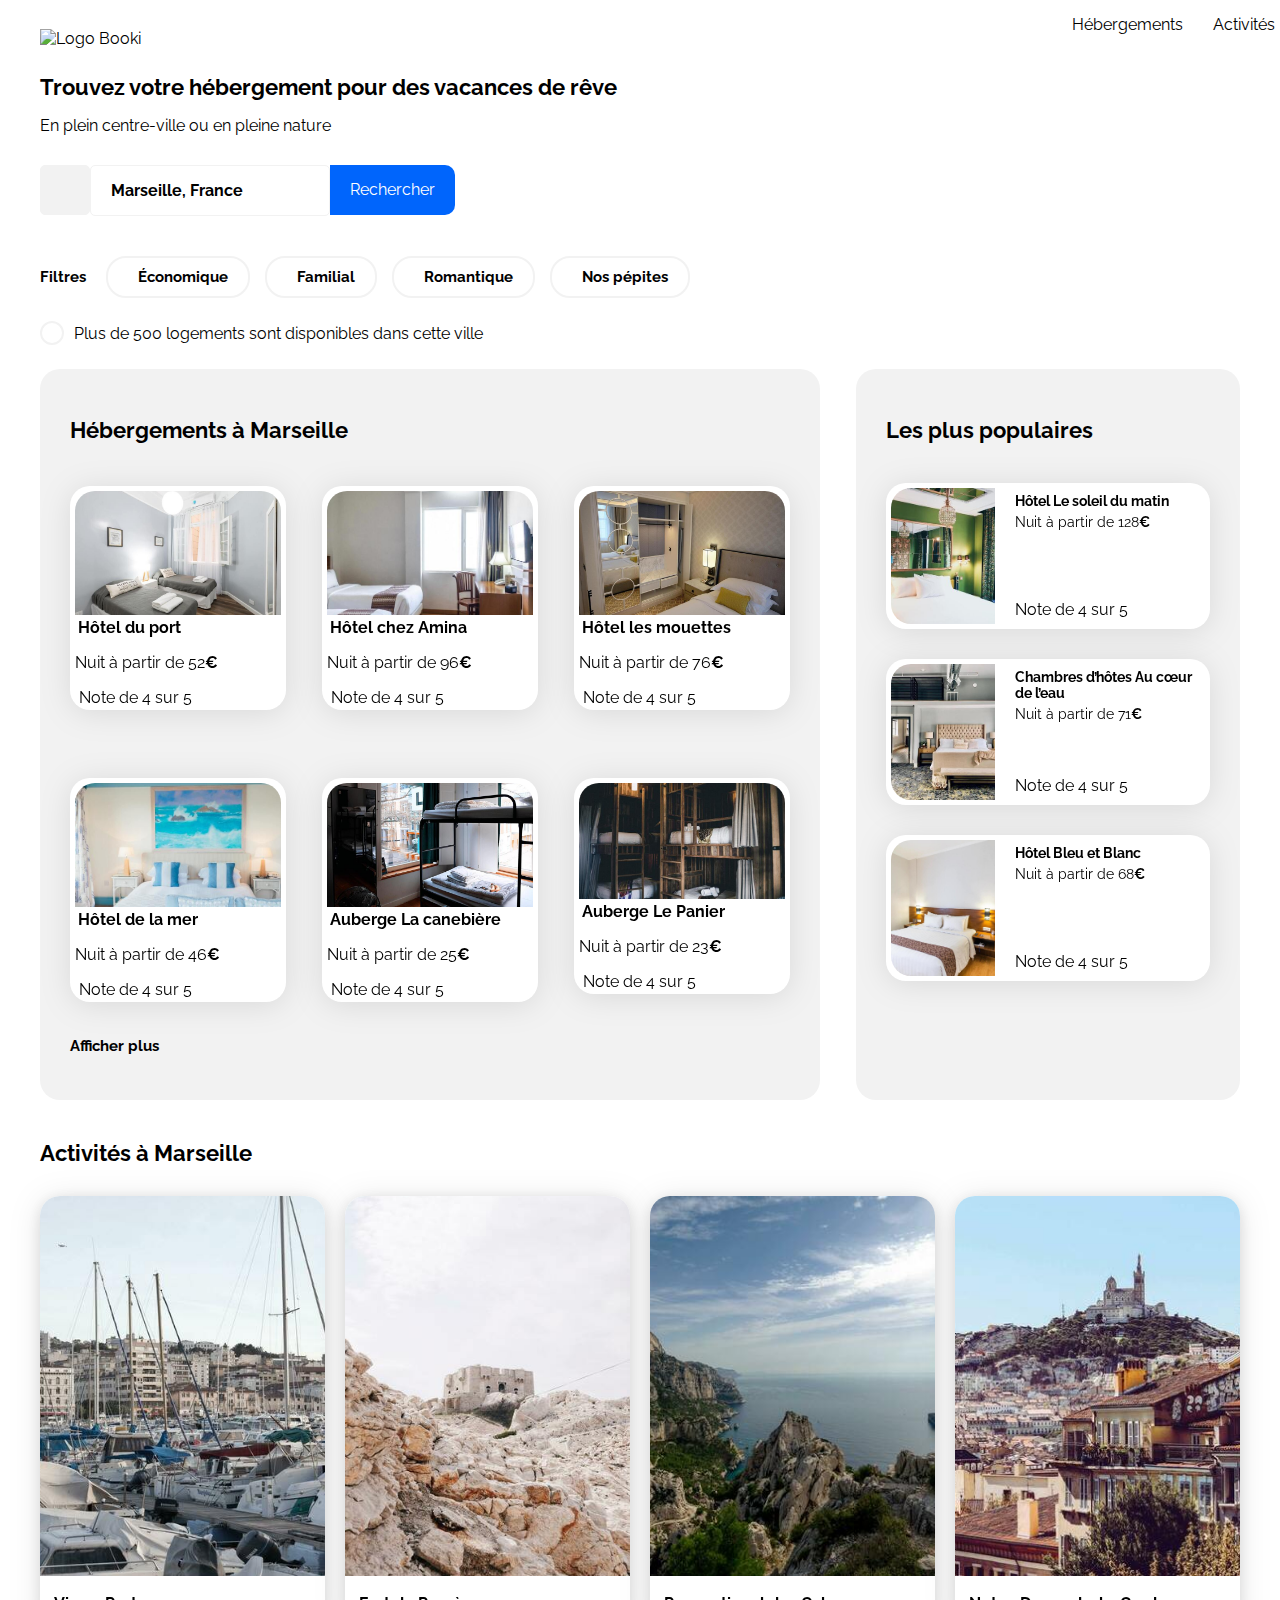
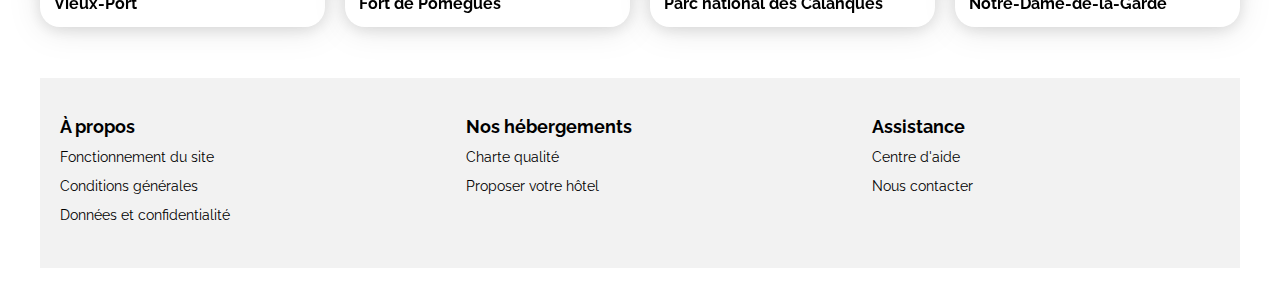
==== commit fb23f7d2: "Correction post soutenance" ====
--- a/index.html
+++ b/index.html
@@ -19,7 +19,7 @@
         <header>
             <div class="header-container">
                 <a href="#Booki" id="Booki" class="logo">
-                    <img src="./images/logo/booki.png" alt="Logo Booki">
+                    <img src="./images/logo/Booki.png" alt="Logo Booki">
                 </a>
                 <nav class="navigation">
                     <ul>
--- a/css/style.css
+++ b/css/style.css
@@ -25,6 +25,7 @@
     min-width: 320px;
     max-width: 1440px;/*largeur maximum*/
     padding: 0;/*espace vertical et horizontal à gauche et à droite*/
+    margin: auto; /*centrer le site pour les grands écrans*/
     box-sizing: border-box; /*largeur totale inclut le padding et la border*/
 }
 
@@ -97,6 +98,7 @@
     list-style-type: none;
     margin: -35px;
     padding: 0;
+    padding-top: 10px; /*Espace pour la bordure au-dessus */
 }
 
 .navigation a {
@@ -105,7 +107,7 @@
    /* font-weight: bold;*/
     color: black; /* Couleur noire */
     position: relative; /* Nécessaire pour le pseudo-élément */
-    padding-top: 5px; /* Espace pour la bordure au-dessus */
+    padding-top: 15px; /* Espace pour la bordure au-dessus */
    /* transition: color 0.3s ease; /* Animation fluide pour le texte */
 }
 
@@ -224,6 +226,7 @@
     padding: 10px 0; /* Ajout de padding pour la section */
     background-color: white; /* Fond léger pour contraster avec le contenu */
     border-radius: 20px; /* Coins arrondis pour un design moderne */
+    margin-top: 20px;
     
 }
 
@@ -404,7 +407,7 @@
     margin-top: 10px;
     margin-bottom: 4px;
     margin:5px;
-    font-size: 16px; /* Taille du texte */
+    font-size: 14px; /* Taille du texte */
 }
 
 .populaires-cards .card-subtitle {
@@ -422,8 +425,8 @@
 /* Conteneur principal */
 .activities {
     /*width:100%;*/
-    margin-top: 50px; /* Espacement avec le contenu précédent */
-    padding: 20px; /* Ajout d'un padding pour un espacement interne */
+    margin-top: 40px; /* Espacement avec le contenu précédent */
+    padding: 0; /* Ajout d'un padding pour un espacement interne */
 }
 
 /* Conteneur des cartes */
@@ -454,14 +457,25 @@
     border-radius: 20px 20px 0 0; /* Coins arrondis pour la partie supérieure */
 }
 
+/* Titre activités Marseille */
+.activities .section-title {
+    display: flex;
+    justify-content: flex-start;
+    font-size: 22px;
+    gap: 20px;
+    margin-bottom: 30px; /* Espace entre l'image et le titre */
+}
 /* Titre des cartes */
 .activities .card-title {
+    display: flex;
+    justify-content: flex-start;
     font-size: 16px;
     width: 100%;
     height: 19px;
     font-weight: bold; /* Titre en gras */
     margin-top: 10px; /* Espace entre l'image et le titre */
-    padding: 10px;
+    margin-top: 0;
+    padding: 14px;
     color: black; /* Couleur du texte */
 }
 /****** Section Footer *******/
@@ -552,7 +566,7 @@
     }
     .hebergements .card img {
         width: 100%;
-        /*height: 124px;*/
+        height: 124px;
         object-fit: cover; /* Évite les déformations */
         border-top-left-radius: 20px;
         border-top-right-radius: 20px;
@@ -570,16 +584,30 @@
         justify-content: space-between;
     }
 
+    .populaires-cards .card{
+        width: 100%;
+    }
+
+    .populaires-cards img {
+        height: 120px;
+    }
+
     .populaires-cards a {
         width: 30%;
     }
 
+    .populaires-cards .card-content {
+        padding-left: 0;
+    }
+
     .populaires-cards .card-title {
-        font-size: 14px;
+        font-size: 15px;
+        margin: 9px;
     }
 
     .populaires-cards .card-subtitle {
-        font-size: 13px;
+        font-size: 10px;
+        margin: 10px;
     }
 
     .activities {
@@ -590,6 +618,7 @@
         width: 100%;
        height: 270px;
         border-radius: 20px;
+        text-align: left;
     }
     .activities .card img {
         width: 100%;
@@ -600,15 +629,23 @@
     }
     /* Titre des cartes */
 
+.activities .section-title {
+        display: flex;
+        justify-content: flex-start;
+        font-size: 22px;
+        gap: 20px;
+        margin-top: 35px;
+        margin-bottom: 35px; /* Espace entre l'image et le titre */
+    }
 .activities .card-title {
-    font-size: 16px;
+    font-size: 18px;
     width: 93%;
     height: 19px;
     font-weight: bold; /* Titre en gras */
-    margin-top: 10px; /* Espace entre l'image et le titre */
-    padding: 5px;
-    color: black; /* Couleur du texte */
-}
+    margin: 6px; /* Espace entre l'image et le titre */
+      padding-top: 5px;
+   /* color: black; /* Couleur du texte */
+/*}*/
 }
 
 /* Small devices (phones, less than 768px) */
@@ -651,15 +688,19 @@
         display: flex;
         flex-direction: row; /* Liens en ligne */
         justify-content: space-around;
-        margin-bottom: 15px;
+        /*margin-bottom: 15px;*/
         gap: 25px;
+        border-bottom: 2px solid lightgray;
+        padding-bottom: 14px;
+        margin: -49px;
     }
 
     .navigation a::before {
         top: auto; /* Supprime la position au-dessus */
         bottom: 0; /* Place la bordure bleue en dessous */
-        left: -47px;
-        width: 158px;
+        left: -103px;
+        right: 75px;
+        width: 274px;
        /* transform: scaleX(0); /* La bordure est cachée au départ */
        /* transform-origin: left; /* L'animation commence depuis la gauche */
        transition: transform 0.7s ease; /* Animation fluide */
@@ -672,8 +713,8 @@
 }
 
 .section-title {
-    font-size: 22px;
-    margin: 13px;
+    font-size: 23px;
+    margin: 15px;
 }
 
 a.activities-grid {
@@ -686,7 +727,7 @@
     margin-top: 0;
 }
 p.filters-description {
-    font-size: 13px;
+    font-size: 16px;
     margin: 4px;
     margin-bottom: 10px;
 }
@@ -767,9 +808,8 @@
 .hebergements-and-populaires section {
     background-color: var(--main-bg-color);
     padding: 35px;
-    margin:0;
-   /* gap: 5px;*/
-    width: 111%;
+    margin: 0;
+    width: 113%;
     height: fit-content;
     border-radius: 0;
 }
@@ -803,7 +843,7 @@
     justify-content: flex-start;
     font-size: 20px; /* Taille du titre */
     white-space: nowrap; /* Empêche le titre de passer à la ligne */
-    margin: 0;
+    margin-bottom: -10px;
     
 }
 .hebergements .hebergements-cards  {
@@ -846,13 +886,31 @@
 
 .activities .activities-grid {
     display: flex;
-    box-sizing: border-box;
+   /* box-sizing: border-box;*/
     flex-wrap: wrap;
     justify-content: space-between;
    padding: 15px;
     /*gap: 30px;*/
     width: 100%;
     height: fit-content;
+}
+.activities .card {
+    height: 250px;
+}
+.activities .card img {
+    height: 185px;
+}
+.activities .card-title {
+    display: flex; /* Aligne le titre et les filtres sur une ligne */
+    justify-content: flex-start;
+    font-size: 17px;
+   /* align-items: center; /* Centre verticalement le titre et les filtres */
+   /* width: 35px;
+    height: 26px;*/
+    white-space: nowrap; /* Empêche le titre de passer à la ligne */
+   /* margin-top: 0;*/
+    padding: 5px;
+   margin: 10px;
 }
 
 /****** Section Footer *******/
